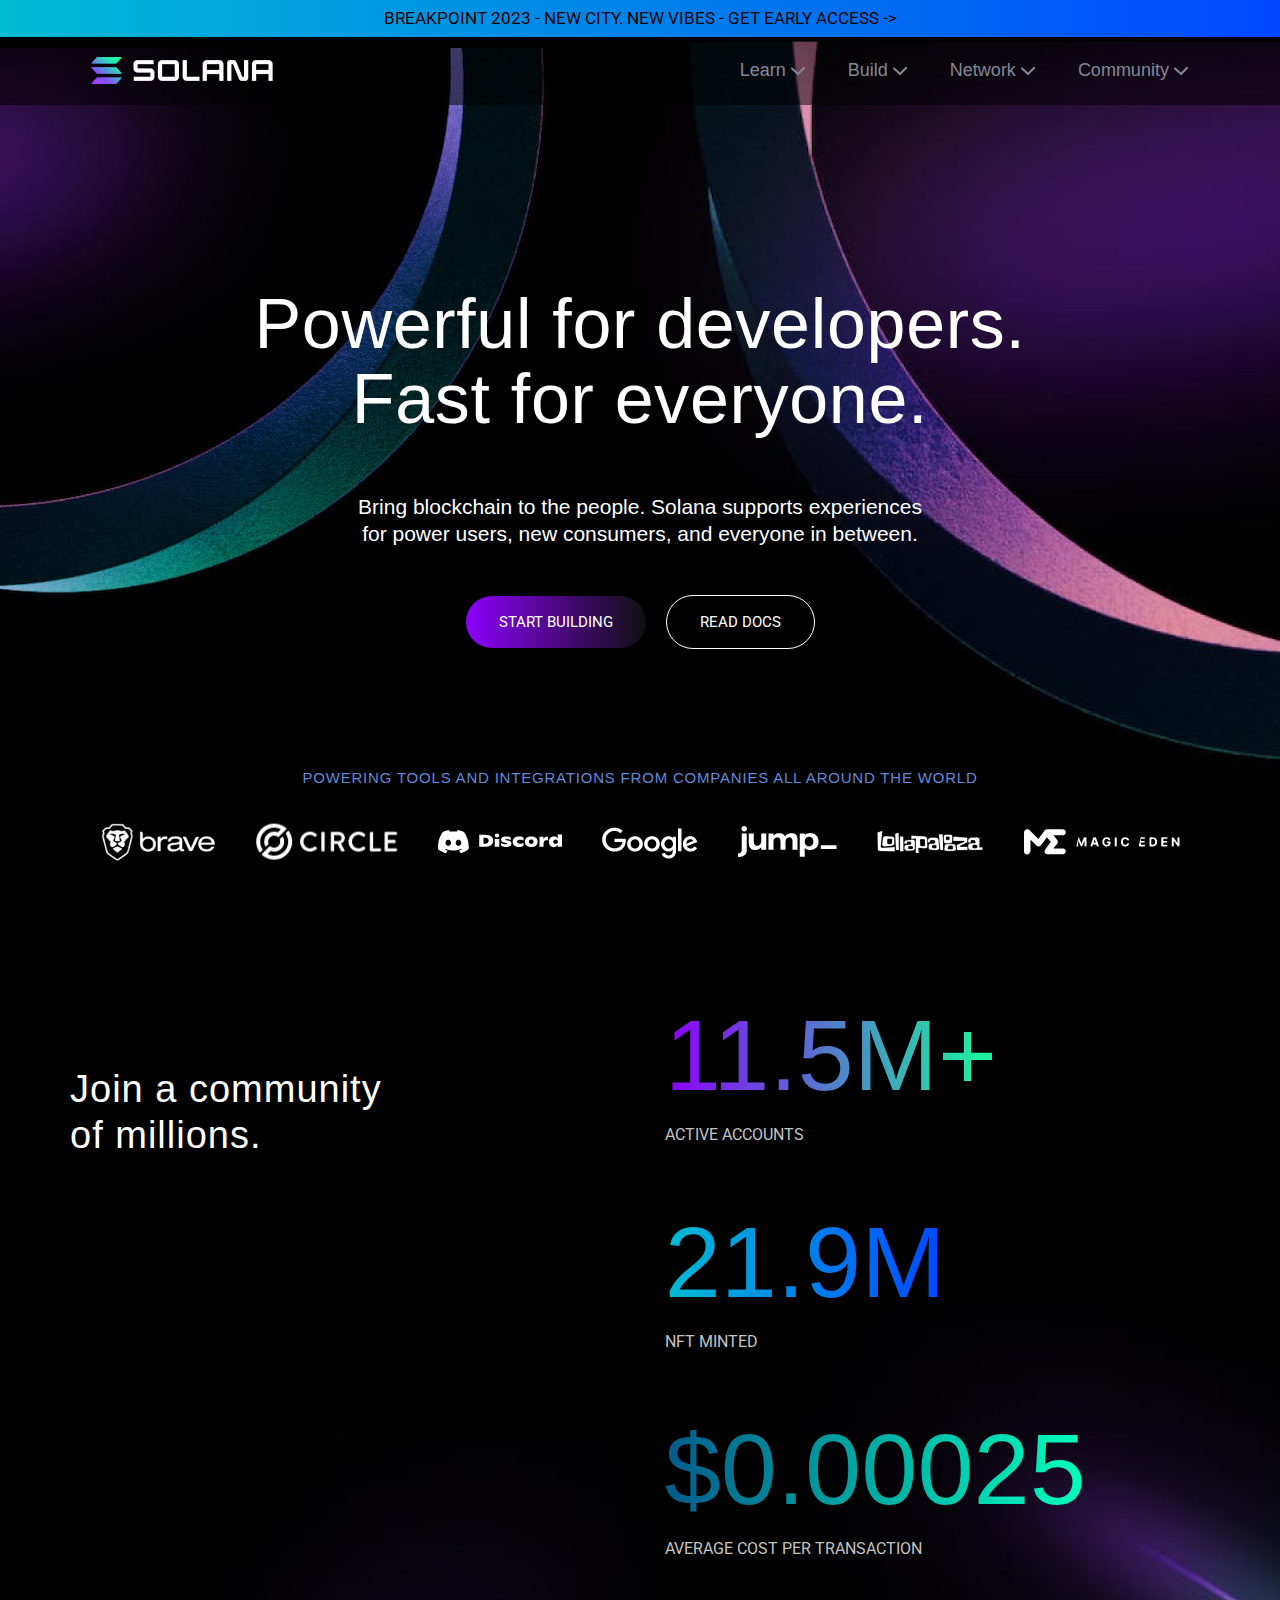
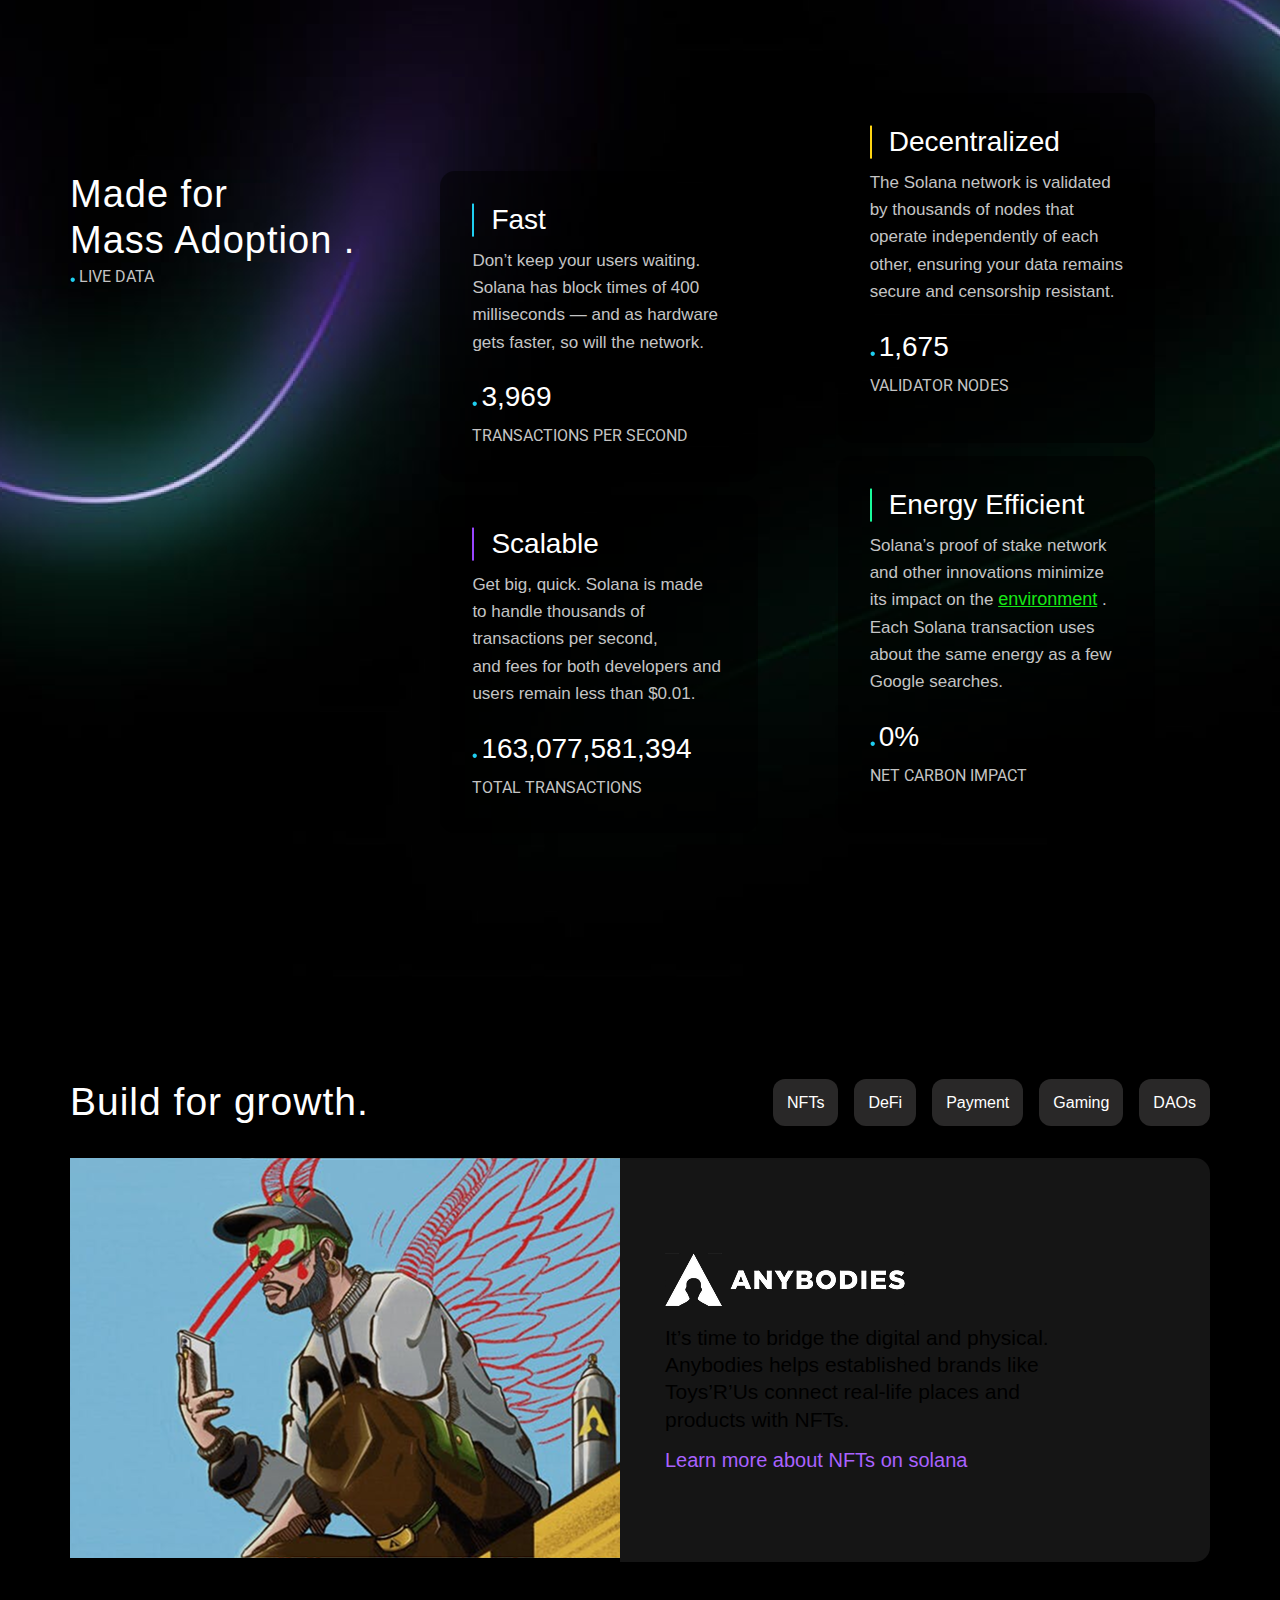
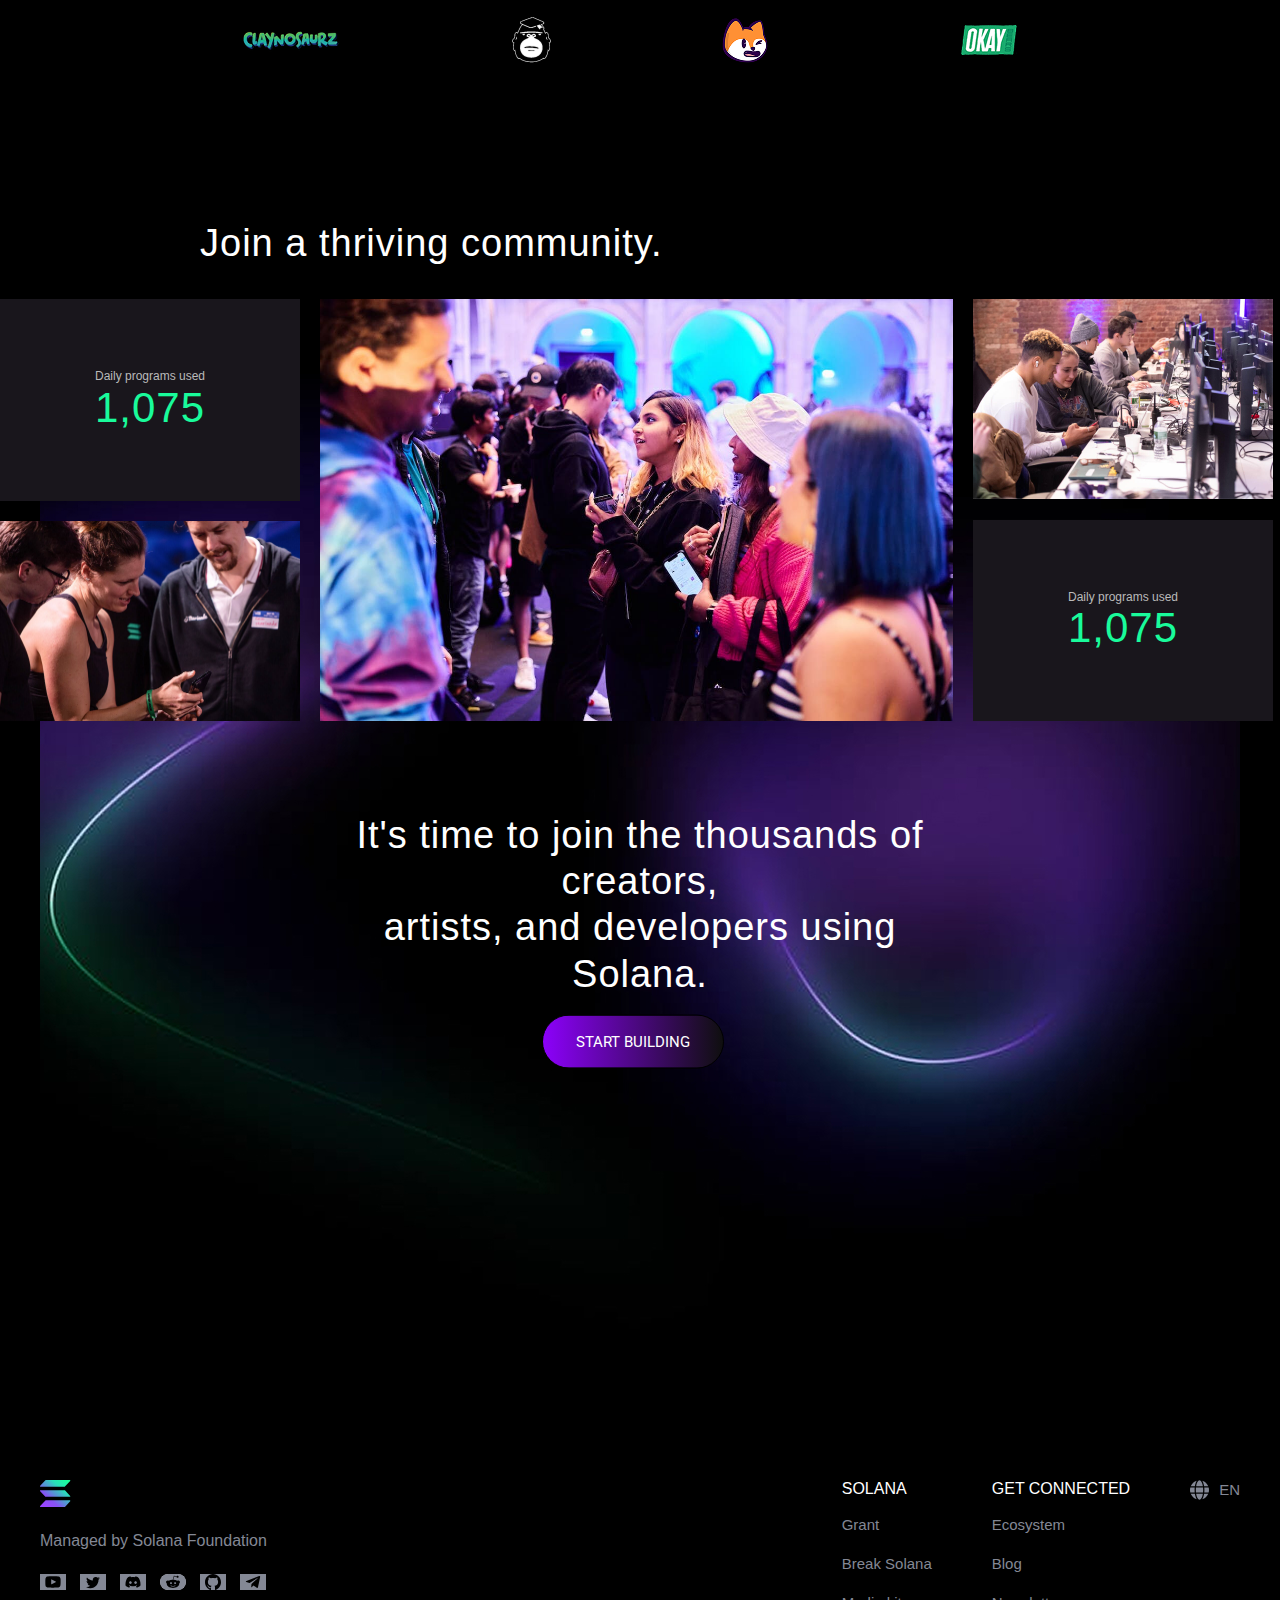
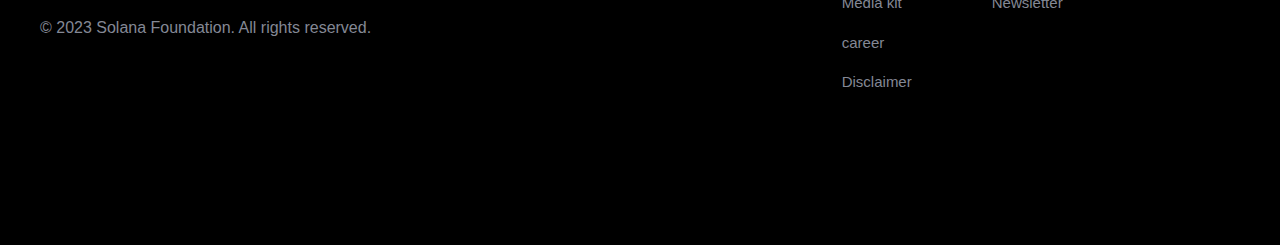
==== index.html @ 1ca793fc "solana project to git" ====
<!DOCTYPE html>
<html lang="en">
<head>
    <meta charset="UTF-8">
    <meta name="viewport" content="width=device-width, initial-scale=1.0">
    <title>Document</title>
   <link rel="preconnect" href="https://fonts.googleapis.com">
<link rel="preconnect" href="https://fonts.gstatic.com" crossorigin>
<link href="https://fonts.googleapis.com/css2?family=Montserrat:ital,wght@0,100..900;1,100..900&family=Roboto:ital,wght@0,100;0,300;0,400;0,500;0,700;0,900;1,100;1,300;1,400;1,500;1,700;1,900&display=swap" rel="stylesheet">
    <link rel="stylesheet" href="styles.css" />
</head>
<body>
    <header>
        <div class="header-intro">
            <span>Breakpoint 2023 - New City. New Vibes - Get Early Access -></span>
        </div>
        <div class="header-bg-image-1">
            <img class="left-image" src="./assest/Bg-1.png">
            </div>
            <div class="header-bg-image-2">
            <img class="right-image" src="./assest/Bg-2.png">
            </div>
        <nav>
            <div class="nav-container">
        <div class="logo">
            <img src="./assest/logo.png" alt="Logo">
        </div>
        <div class="mobile-hambuger-logo">
           <svg xmlns="http://www.w3.org/2000/svg" x="0px" y="0px" width="50" height="50" viewBox="0 0 64 64">
<linearGradient id="BTq72ScaTZ1UBmT8omo2pa_44024_gr1" x1="32" x2="32" y1="5.333" y2="59.867" gradientUnits="userSpaceOnUse" spreadMethod="reflect"><stop offset="0" stop-color="#1a6dff"></stop><stop offset="1" stop-color="#c822ff"></stop></linearGradient><path fill="url(#BTq72ScaTZ1UBmT8omo2pa_44024_gr1)" d="M32,58C17.663,58,6,46.337,6,32S17.663,6,32,6s26,11.663,26,26S46.337,58,32,58z M32,8 C18.767,8,8,18.767,8,32s10.767,24,24,24s24-10.767,24-24S45.233,8,32,8z"></path><linearGradient id="BTq72ScaTZ1UBmT8omo2pb_44024_gr2" x1="32" x2="32" y1="5.333" y2="59.867" gradientUnits="userSpaceOnUse" spreadMethod="reflect"><stop offset="0" stop-color="#1a6dff"></stop><stop offset="1" stop-color="#c822ff"></stop></linearGradient><path fill="url(#BTq72ScaTZ1UBmT8omo2pb_44024_gr2)" d="M32,52c-11.028,0-20-8.972-20-20s8.972-20,20-20s20,8.972,20,20S43.028,52,32,52z M32,14 c-9.925,0-18,8.075-18,18s8.075,18,18,18s18-8.075,18-18S41.925,14,32,14z"></path><linearGradient id="BTq72ScaTZ1UBmT8omo2pc_44024_gr3" x1="32" x2="32" y1="21.5" y2="26.336" gradientUnits="userSpaceOnUse" spreadMethod="reflect"><stop offset="0" stop-color="#6dc7ff"></stop><stop offset="1" stop-color="#e6abff"></stop></linearGradient><path fill="url(#BTq72ScaTZ1UBmT8omo2pc_44024_gr3)" d="M42,25c0,0.552-0.448,1-1,1H23c-0.552,0-1-0.448-1-1v-2c0-0.552,0.448-1,1-1h18 c0.552,0,1,0.448,1,1V25z"></path><linearGradient id="BTq72ScaTZ1UBmT8omo2pd_44024_gr4" x1="32" x2="32" y1="29.333" y2="34.5" gradientUnits="userSpaceOnUse" spreadMethod="reflect"><stop offset="0" stop-color="#6dc7ff"></stop><stop offset="1" stop-color="#e6abff"></stop></linearGradient><path fill="url(#BTq72ScaTZ1UBmT8omo2pd_44024_gr4)" d="M42,33c0,0.552-0.448,1-1,1H23c-0.552,0-1-0.448-1-1v-2c0-0.552,0.448-1,1-1h18 c0.552,0,1,0.448,1,1V33z"></path><linearGradient id="BTq72ScaTZ1UBmT8omo2pe_44024_gr5" x1="32" x2="32" y1="37" y2="41.337" gradientUnits="userSpaceOnUse" spreadMethod="reflect"><stop offset="0" stop-color="#6dc7ff"></stop><stop offset="1" stop-color="#e6abff"></stop></linearGradient><path fill="url(#BTq72ScaTZ1UBmT8omo2pe_44024_gr5)" d="M42,41c0,0.552-0.448,1-1,1H23c-0.552,0-1-0.448-1-1v-2c0-0.552,0.448-1,1-1h18 c0.552,0,1,0.448,1,1V41z"></path>
</svg>

        </div>
            <ul>
                <li><a href="#">Learn</a>
                    <svg width="15" height="9" viewBox="0 0 15 9" fill="none" xmlns="http://www.w3.org/2000/svg">
<path fill-rule="evenodd" clip-rule="evenodd" d="M12.2931 1.293C12.3853 1.19749 12.4957 1.12131 12.6177 1.0689C12.7397 1.01649 12.8709 0.988903 13.0037 0.98775C13.1365 0.986596 13.2681 1.0119 13.391 1.06218C13.5139 1.11246 13.6256 1.18671 13.7195 1.28061C13.8134 1.3745 13.8876 1.48615 13.9379 1.60905C13.9882 1.73194 14.0135 1.86362 14.0123 1.9964C14.0112 2.12918 13.9836 2.2604 13.9312 2.3824C13.8788 2.50441 13.8026 2.61475 13.7071 2.707L7.70707 8.707C7.52484 8.88926 7.27927 8.99412 7.0216 8.99971C6.76392 9.0053 6.51404 8.91119 6.32407 8.737L0.324072 3.237C0.128608 3.05771 0.0123704 2.80812 0.000930667 2.54313C-0.00473371 2.41192 0.0155007 2.28088 0.060479 2.1575C0.105457 2.03411 0.174299 1.92078 0.263072 1.824C0.351846 1.72722 0.458813 1.64886 0.577867 1.59342C0.696921 1.53798 0.825729 1.50652 0.956939 1.50086C1.22193 1.48942 1.48061 1.58371 1.67607 1.763L6.97007 6.616L12.2931 1.293Z" fill="#848895"/>
</svg>

                </li>
                <li><a href="/indexx.html">Build</a>
                <svg width="15" height="9" viewBox="0 0 15 9" fill="none" xmlns="http://www.w3.org/2000/svg">
<path fill-rule="evenodd" clip-rule="evenodd" d="M12.2931 1.293C12.3853 1.19749 12.4957 1.12131 12.6177 1.0689C12.7397 1.01649 12.8709 0.988903 13.0037 0.98775C13.1365 0.986596 13.2681 1.0119 13.391 1.06218C13.5139 1.11246 13.6256 1.18671 13.7195 1.28061C13.8134 1.3745 13.8876 1.48615 13.9379 1.60905C13.9882 1.73194 14.0135 1.86362 14.0123 1.9964C14.0112 2.12918 13.9836 2.2604 13.9312 2.3824C13.8788 2.50441 13.8026 2.61475 13.7071 2.707L7.70707 8.707C7.52484 8.88926 7.27927 8.99412 7.0216 8.99971C6.76392 9.0053 6.51404 8.91119 6.32407 8.737L0.324072 3.237C0.128608 3.05771 0.0123704 2.80812 0.000930667 2.54313C-0.00473371 2.41192 0.0155007 2.28088 0.060479 2.1575C0.105457 2.03411 0.174299 1.92078 0.263072 1.824C0.351846 1.72722 0.458813 1.64886 0.577867 1.59342C0.696921 1.53798 0.825729 1.50652 0.956939 1.50086C1.22193 1.48942 1.48061 1.58371 1.67607 1.763L6.97007 6.616L12.2931 1.293Z" fill="#848895"/>
</svg>
</li>
                <li><a href="#">Network</a>
                    <svg width="15" height="9" viewBox="0 0 15 9" fill="none" xmlns="http://www.w3.org/2000/svg">
<path fill-rule="evenodd" clip-rule="evenodd" d="M12.2931 1.293C12.3853 1.19749 12.4957 1.12131 12.6177 1.0689C12.7397 1.01649 12.8709 0.988903 13.0037 0.98775C13.1365 0.986596 13.2681 1.0119 13.391 1.06218C13.5139 1.11246 13.6256 1.18671 13.7195 1.28061C13.8134 1.3745 13.8876 1.48615 13.9379 1.60905C13.9882 1.73194 14.0135 1.86362 14.0123 1.9964C14.0112 2.12918 13.9836 2.2604 13.9312 2.3824C13.8788 2.50441 13.8026 2.61475 13.7071 2.707L7.70707 8.707C7.52484 8.88926 7.27927 8.99412 7.0216 8.99971C6.76392 9.0053 6.51404 8.91119 6.32407 8.737L0.324072 3.237C0.128608 3.05771 0.0123704 2.80812 0.000930667 2.54313C-0.00473371 2.41192 0.0155007 2.28088 0.060479 2.1575C0.105457 2.03411 0.174299 1.92078 0.263072 1.824C0.351846 1.72722 0.458813 1.64886 0.577867 1.59342C0.696921 1.53798 0.825729 1.50652 0.956939 1.50086C1.22193 1.48942 1.48061 1.58371 1.67607 1.763L6.97007 6.616L12.2931 1.293Z" fill="#848895"/>
</svg>

                </li>
                <li><a href="#">Community</a>
                <svg width="15" height="9" viewBox="0 0 15 9" fill="none" xmlns="http://www.w3.org/2000/svg">
<path fill-rule="evenodd" clip-rule="evenodd" d="M12.2931 1.293C12.3853 1.19749 12.4957 1.12131 12.6177 1.0689C12.7397 1.01649 12.8709 0.988903 13.0037 0.98775C13.1365 0.986596 13.2681 1.0119 13.391 1.06218C13.5139 1.11246 13.6256 1.18671 13.7195 1.28061C13.8134 1.3745 13.8876 1.48615 13.9379 1.60905C13.9882 1.73194 14.0135 1.86362 14.0123 1.9964C14.0112 2.12918 13.9836 2.2604 13.9312 2.3824C13.8788 2.50441 13.8026 2.61475 13.7071 2.707L7.70707 8.707C7.52484 8.88926 7.27927 8.99412 7.0216 8.99971C6.76392 9.0053 6.51404 8.91119 6.32407 8.737L0.324072 3.237C0.128608 3.05771 0.0123704 2.80812 0.000930667 2.54313C-0.00473371 2.41192 0.0155007 2.28088 0.060479 2.1575C0.105457 2.03411 0.174299 1.92078 0.263072 1.824C0.351846 1.72722 0.458813 1.64886 0.577867 1.59342C0.696921 1.53798 0.825729 1.50652 0.956939 1.50086C1.22193 1.48942 1.48061 1.58371 1.67607 1.763L6.97007 6.616L12.2931 1.293Z" fill="#848895"/>
</svg>

                </li>
            </ul>
        
        </div></nav>
        <div class="header-text-content">
        <h1>Powerful for developers. <br> Fast for everyone.</h1>
        <p>Bring blockchain to the people. Solana supports experiences <br> for power users, new consumers, and everyone in between.</p>
        <div class="button-container">
        <button class="start-button" aria-label="">
            START BUILDING
        </button>
        <button class="read-button">
            READ DOCS
        </button>
        </div>
    <div class="logos-content">
        <p>Powering tools and integrations from companies all around the world</p>
<div class="logos-container">
    <img src="./assest/brave-logo.png">
    <img src="./assest/circle-logo.png">
    <img src="./assest/discord-logo.png">
    <img src="./assest/google-logo.png">
    <img src="./assest/jump-logo.png">
    <img src="./assest/lola-logo.png">
    <img src="./assest/eden-logo.png">
</div>
    </div>
    </div>
    </header>
    <section class="community-container">
        <div class="community-content">
<div class="number-container">
    <h2>Join a community <br> of millions.</h2>
    <div class="number-content">
        <div role="number" class="gradient-container" >
        <span class="gradient-number first">11.5M+ </span>
        <span class="small-text">ACTIVE ACCOUNTS</span>
        </div>
        <div role="number" class="gradient-container">
            <span class="gradient-number second">21.9M</span>
            <span class="small-text">NFT MINTED</span></div>
        <div role="number" class="gradient-container">
           <span class="gradient-number third">$0.00025</span> 
            <span class="small-text">AVERAGE COST PER TRANSACTION</span></div>     
    </div>
</div>
</div>
<div class="adoption-container">
<div class="adoption-heading">
    <h3>Made for <br> Mass Adoption .</h3>
    <svg width="5" height="5" viewBox="0 0 5 5" fill="none" xmlns="http://www.w3.org/2000/svg">
<path d="M0.588867 2.67236C0.588867 1.48878 1.54835 0.529297 2.73193 0.529297C3.91552 0.529297 4.875 1.48878 4.875 2.67236V2.85693C4.875 4.04052 3.91552 5 2.73193 5C1.54835 5 0.588867 4.04052 0.588867 2.85693V2.67236Z" fill="#1FCFF1"/>
</svg>

    <span class="small-text">LIVE DATA</span>
</div>
<div class="adoption-text">
    <div class="first-cards-content">
    <div class="card">
      <div class="head-content">  <svg width="2" height="34" viewBox="0 0 2 34" fill="none" xmlns="http://www.w3.org/2000/svg">
<rect y="0.59375" width="2" height="33" fill="#1FCFF1"/>
</svg>

        <h4>Fast</h4>
        </div>
        <p>Don’t keep your users waiting. <br> Solana has block times of 400 <br> milliseconds — and as hardware <br> gets faster, so will the network.</p>
        <svg width="5" height="5" viewBox="0 0 5 5" fill="none" xmlns="http://www.w3.org/2000/svg">
<path d="M0.588867 2.67236C0.588867 1.48878 1.54835 0.529297 2.73193 0.529297C3.91552 0.529297 4.875 1.48878 4.875 2.67236V2.85693C4.875 4.04052 3.91552 5 2.73193 5C1.54835 5 0.588867 4.04052 0.588867 2.85693V2.67236Z" fill="#1FCFF1"/>
</svg>
<span>3,969</span>
<div class="timing" role="timing">Transactions per second</div>
    </div>

    <div class="card">
        <div class="head-content">
        <svg width="2" height="34" viewBox="0 0 2 34" fill="none" xmlns="http://www.w3.org/2000/svg">
<rect y="0.59375" width="2" height="33" fill="#9945FF"/>
</svg>

        <h4>Scalable</h4>
        </div>
        <p>Get big, quick. Solana is made <br> to handle thousands of <br>  transactions per second, <br> and fees for both developers and <br> users remain less than $0.01.</p>
        <svg width="5" height="5" viewBox="0 0 5 5" fill="none" xmlns="http://www.w3.org/2000/svg">
<path d="M0.588867 2.67236C0.588867 1.48878 1.54835 0.529297 2.73193 0.529297C3.91552 0.529297 4.875 1.48878 4.875 2.67236V2.85693C4.875 4.04052 3.91552 5 2.73193 5C1.54835 5 0.588867 4.04052 0.588867 2.85693V2.67236Z" fill="#1FCFF1"/>
</svg>
<span>163,077,581,394</span>
<div class="timing" role="timing">Total transactions</div>
    </div>
    </div>
<div class="second-cards-content">
    <div class="card">
        <div class="head-content">
        <svg width="2" height="34" viewBox="0 0 2 34" fill="none" xmlns="http://www.w3.org/2000/svg">
<rect y="0.59375" width="2" height="33" fill="#FFD512"/>
</svg>

        <h4>Decentralized</h4>
        </div>
        <p>The Solana network is validated <br> by thousands of nodes that <br> operate independently of each <br> other, ensuring your data remains <br> secure and censorship resistant.</p>
        <svg width="5" height="5" viewBox="0 0 5 5" fill="none" xmlns="http://www.w3.org/2000/svg">
<path d="M0.588867 2.67236C0.588867 1.48878 1.54835 0.529297 2.73193 0.529297C3.91552 0.529297 4.875 1.48878 4.875 2.67236V2.85693C4.875 4.04052 3.91552 5 2.73193 5C1.54835 5 0.588867 4.04052 0.588867 2.85693V2.67236Z" fill="#1FCFF1"/>
</svg>
<span>1,675</span>
<div class="timing" role="timing">Validator nodes</div>
    </div>

    <div class="card">
        <div class="head-content">
        <svg width="2" height="34" viewBox="0 0 2 34" fill="none" xmlns="http://www.w3.org/2000/svg">
<rect y="0.59375" width="2" height="33" fill="#19FB9B"/>
</svg>

        <h4>Energy Efficient</h4>
        </div>
        <p>Solana’s proof of stake network <br> and other innovations minimize <br> its impact on the <a href="solana.com/environment">environment</a> . <br> Each Solana transaction uses <br> about the same energy as a few <br> Google searches.</p>
        <svg width="5" height="5" viewBox="0 0 5 5" fill="none" xmlns="http://www.w3.org/2000/svg">
<path d="M0.588867 2.67236C0.588867 1.48878 1.54835 0.529297 2.73193 0.529297C3.91552 0.529297 4.875 1.48878 4.875 2.67236V2.85693C4.875 4.04052 3.91552 5 2.73193 5C1.54835 5 0.588867 4.04052 0.588867 2.85693V2.67236Z" fill="#1FCFF1"/>
</svg>
<span>0%</span>
<div class="timing" role="timing">Net carbon impact</div>
    </div>
    </div>
</div>
</div>
    </section>
    <section class="growth-container">
    <div class="growth-header">
<h4>Build for growth.</h4>
    <div class="growth-nav-button">
        <button>
            NFTs
        </button>
        <button>DeFi</button>
        <button>Payment</button>
        <button>Gaming</button>
        <button>DAOs</button>
    </div>
    </div>
    <div class="nft-container">
        <div class="nft-image">
            <img src="./assest/nft-image-2 (2).png">
        </div>
        <div class="nft-text">

                <img class="nft-text-image" src="./assest/nft-image-2 (1).png">
            <p>It’s time to bridge the digital and physical. <br> Anybodies helps established brands like <br> Toys’R’Us connect real-life places and <br> products with NFTs.</p>
            <a href="" >Learn more about NFTs on solana</a>
        </div>
    </div>
    <div class="nft-logos">
        <img src="./assest/cray.png">
        <img src="./assest/gorli.png">
        <img src="./assest/cat.png">
        <img src="./assest/okay.png">
    </div>
    </section>
       
        
             <section class="image-gallery-content">
            <div class="backg-image">
                <img src="./assest/IMAGE (1).jpg">
            </div>
            <div class="image-scrolling-gallary">
                 <h5>Join a thriving community.</h5>
                 <div class="image-content">
            <div class="image-text-content">
                <div>
                   Daily programs used <br>
                    <span>1,075</span>
                 </div>
                    <img src="./assest/image-8.jpeg">
                    
             </div>
             <img src="./assest/image-7.jpeg">
             <div class="image-text-content">
                    <img src="./assest/image-6.jpeg">
                    <div>
                   Daily programs used <br>
                    <span>1,075</span>
                 </div>
                    
             </div>
             <img src="./assest/image-5.jpeg">
            <div class="image-text-content">
                <div>
                   Daily programs used <br>
                    <span>1,075</span>
                 </div>
                    <img src="./assest/image-4.jpeg">
                    
             </div>
             <img src="./assest/image-3.jpeg">
             <div class="image-text-content">
                <img src="./assest/image-2.jpeg">
                <div>
                   Daily programs used <br>
                    <span>1,075</span>
                 </div>
                    
             </div>
           
            <img src="./assest/image-1.jpeg">

            <div class="image-text-content">
                <div>
                   Daily programs used <br>
                    <span>1,075</span>
                 </div>
                    <img src="./assest/image-8.jpeg">
                    
             </div>
             <img src="./assest/image-7.jpeg">
             <div class="image-text-content">
                    <img src="./assest/image-6.jpeg">
                    <div>
                   Daily programs used <br>
                    <span>1,075</span>
                 </div>
                    
             </div>
             <img src="./assest/image-5.jpeg">
            <div class="image-text-content">
                <div>
                   Daily programs used <br>
                    <span>1,075</span>
                 </div>
                    <img src="./assest/image-4.jpeg">
                    
             </div>
             <img src="./assest/image-3.jpeg">
             <div class="image-text-content">
                <img src="./assest/image-2.jpeg">
                <div>
                   Daily programs used <br>
                    <span>1,075</span>
                 </div>
                    
             </div>
           
            <img src="./assest/image-1.jpeg">
               
        </div>
            </div>
       
        <div class="text-button-content">
            <p>It's time to join the thousands of creators, <br> artists, and developers using Solana.</p>
            <button class="start-button" aria-label="">
            START BUILDING
        </button>
        </div>
        </section>

        <footer>
            <div class="footer-right-content">
                <svg width="31" height="27" viewBox="0 0 31 27" fill="none" xmlns="http://www.w3.org/2000/svg">
<g clip-path="url(#clip0_1_370)">
<path d="M30.1791 21.2998L25.1711 26.6318C25.0631 26.7488 24.932 26.842 24.7859 26.9053C24.6399 26.9687 24.4822 27.0009 24.3231 26.9998H0.583068C0.46991 26.9992 0.359309 26.9661 0.264451 26.9044C0.169594 26.8427 0.0944808 26.755 0.0480677 26.6518C0.00252432 26.5488 -0.0113983 26.4347 0.0080677 26.3238C0.0279515 26.2124 0.0793066 26.109 0.156068 26.0258L5.15807 20.6938C5.26592 20.5767 5.39709 20.4834 5.54313 20.4201C5.68918 20.3567 5.84687 20.3246 6.00607 20.3258H29.7461C29.8598 20.3227 29.972 20.3535 30.0682 20.4143C30.1645 20.4751 30.2405 20.5631 30.2865 20.6672C30.3326 20.7712 30.3467 20.8867 30.3271 20.9988C30.3074 21.1109 30.2548 21.2146 30.1761 21.2968L30.1791 21.2998ZM25.1701 10.5598C25.0603 10.4451 24.9288 10.3534 24.7832 10.2902C24.6376 10.227 24.4808 10.1936 24.3221 10.1918H0.583068C0.4698 10.1925 0.359121 10.2257 0.264252 10.2876C0.169383 10.3495 0.0943336 10.4374 0.0480677 10.5408C0.00258294 10.6438 -0.0113375 10.7579 0.0080677 10.8688C0.0280677 10.9808 0.0790677 11.0818 0.156068 11.1658L5.15807 16.5008C5.26507 16.6158 5.39807 16.7088 5.54207 16.7708C5.68907 16.8348 5.84507 16.8658 6.00607 16.8688H29.7461C29.8587 16.8691 29.9688 16.8362 30.0629 16.7743C30.157 16.7125 30.2307 16.6243 30.2751 16.5208C30.3207 16.4179 30.3348 16.3038 30.3156 16.1929C30.2963 16.082 30.2447 15.9793 30.1671 15.8978L25.1671 10.5628L25.1701 10.5598ZM0.582068 6.72979H24.3221C24.4816 6.72895 24.6393 6.69631 24.7861 6.63379C24.9331 6.56979 25.0631 6.47979 25.1701 6.36179L30.1801 1.02979C30.2379 0.968025 30.2815 0.894341 30.3077 0.813923C30.334 0.733506 30.3423 0.648308 30.3321 0.564326C30.3219 0.480344 30.2934 0.399617 30.2487 0.327825C30.2039 0.256034 30.144 0.194922 30.0731 0.148791C29.9768 0.0871422 29.8643 0.0557901 29.7501 0.0587907H6.00607C5.84807 0.0587907 5.68907 0.0927907 5.54207 0.153791C5.39625 0.216693 5.26538 0.30973 5.15807 0.426791L0.156068 5.75879C0.0795477 5.84136 0.0286173 5.94435 0.00944827 6.05529C-0.00972079 6.16622 0.00369421 6.28033 0.0480677 6.38379C0.0944101 6.48684 0.169368 6.57442 0.264031 6.63611C0.358694 6.6978 0.46908 6.73101 0.582068 6.73179V6.72979Z" fill="url(#paint0_linear_1_370)"/>
</g>
<defs>
<linearGradient id="paint0_linear_1_370" x1="2.56107" y1="27.6418" x2="27.2581" y2="-0.397209" gradientUnits="userSpaceOnUse">
<stop offset="0.08" stop-color="#9945FF"/>
<stop offset="0.3" stop-color="#8752F3"/>
<stop offset="0.5" stop-color="#5497D5"/>
<stop offset="0.6" stop-color="#43B4CA"/>
<stop offset="0.72" stop-color="#28E0B9"/>
<stop offset="0.97" stop-color="#19FB9B"/>
</linearGradient>
<clipPath id="clip0_1_370">
<rect width="31" height="27" fill="white"/>
</clipPath>
</defs>
</svg>

<p class="footer-p">Managed by Solana Foundation</p>
<div>
   <svg width="26" height="16" viewBox="0 0 26 16" fill="none" xmlns="http://www.w3.org/2000/svg">
<rect width="26" height="16" fill="#848895"/>
<path d="M20.5333 4.86683C20.5333 4.7335 20.3333 3.66683 19.8666 3.20016C19.2666 2.5335 18.5999 2.46683 18.2666 2.46683H18.1999C16.1333 2.3335 13.0666 2.3335 12.9999 2.3335C12.9999 2.3335 9.86659 2.3335 7.79992 2.46683H7.73325C7.39992 2.46683 6.73325 2.5335 6.13325 3.20016C5.66659 3.7335 5.46659 4.80016 5.46659 4.9335C5.46659 5.00016 5.33325 6.20016 5.33325 7.46683V8.60016C5.33325 9.86683 5.46659 11.0668 5.46659 11.1335C5.46659 11.2668 5.66659 12.3335 6.13325 12.8002C6.66659 13.4002 7.33325 13.4668 7.73325 13.5335H7.93325C9.13325 13.6668 12.7999 13.6668 12.9333 13.6668C12.9333 13.6668 16.0666 13.6668 18.1333 13.5335H18.1999C18.5333 13.4668 19.1999 13.4002 19.7999 12.8002C20.2666 12.2668 20.4666 11.2002 20.4666 11.0668C20.4666 11.0002 20.5999 9.80016 20.5999 8.5335V7.40016C20.6666 6.20016 20.5333 4.9335 20.5333 4.86683ZM15.5999 8.1335L11.5999 10.2668C11.5333 10.2668 11.5333 10.3335 11.4666 10.3335C11.3999 10.3335 11.3333 10.3335 11.3333 10.2668C11.2666 10.2002 11.1999 10.1335 11.1999 10.0002V5.66683C11.1999 5.5335 11.2666 5.46683 11.3333 5.40016C11.3999 5.3335 11.5333 5.3335 11.6666 5.40016L15.6666 7.5335C15.7999 7.60016 15.8666 7.66683 15.8666 7.80016C15.8666 7.9335 15.7333 8.06683 15.5999 8.1335Z" fill="black"/>
</svg>

<svg width="26" height="16" viewBox="0 0 26 16" fill="none" xmlns="http://www.w3.org/2000/svg">
<rect width="26" height="16" fill="#848895"/>
<path d="M19.9116 4.25151C19.3912 4.48253 18.8389 4.63389 18.2733 4.70053C18.8692 4.3443 19.3151 3.7833 19.5275 3.12234C18.9677 3.45479 18.3551 3.68902 17.7162 3.81492C17.4494 3.53016 17.1269 3.30326 16.7688 3.1483C16.4107 2.99333 16.0245 2.91361 15.6343 2.91406C14.0592 2.91406 12.7822 4.19112 12.7822 5.76648C12.7822 5.98972 12.8073 6.20731 12.8561 6.41644C10.4854 6.29734 8.38344 5.16196 6.97657 3.43617C6.72282 3.8715 6.58956 4.36654 6.59049 4.87043C6.59049 5.8599 7.09397 6.73309 7.85936 7.24448C7.40639 7.2301 6.96342 7.1077 6.56734 6.88747L6.56706 6.92359C6.56706 8.30535 7.55032 9.45794 8.85532 9.72041C8.43512 9.83416 7.99454 9.85076 7.56697 9.76895C7.93019 10.9021 8.98345 11.727 10.2314 11.7499C9.22113 12.5429 7.97338 12.9731 6.68898 12.971C6.45897 12.971 6.23178 12.9575 6.00854 12.931C7.31271 13.7692 8.83069 14.2141 10.381 14.2125C15.6278 14.2125 18.4966 9.86632 18.4966 6.09696C18.4966 5.97335 18.494 5.85002 18.4887 5.72753C19.0472 5.3243 19.5291 4.82442 19.9116 4.25151Z" fill="black"/>
</svg>
<svg width="26" height="16" viewBox="0 0 26 16" fill="none" xmlns="http://www.w3.org/2000/svg">
<rect width="26" height="16" fill="#848895"/>
<path d="M10.3588 2.4458C9.85049 2.4458 8.31791 3.06753 8.04295 3.19178C7.76799 3.31603 7.4628 3.7039 7.1165 4.34405C6.76974 4.9842 6.49147 5.73254 6.03935 6.83332C5.5877 7.93409 5.48235 10.0563 5.49747 10.704C5.51258 11.3517 5.58676 11.8577 6.25053 12.2408C6.91383 12.6235 7.5006 13.0241 8.11807 13.2651C8.73602 13.506 9.15743 13.6794 9.44373 13.4384C9.73002 13.1975 9.91852 12.7756 9.91852 12.7756C9.91852 12.7756 10.1897 12.3991 9.67758 12.1733C9.16546 11.947 8.9094 11.7887 8.9316 11.5553C8.95428 11.3219 8.9916 11.1939 9.11963 11.2241C9.24766 11.2544 9.54955 11.7963 10.7094 12.0448C11.8692 12.2933 12.9998 12.2559 12.9998 12.2559C12.9998 12.2559 14.1308 12.2937 15.2906 12.0448C16.4504 11.7963 16.7518 11.2544 16.8799 11.2241C17.0079 11.1939 17.0452 11.3219 17.0679 11.5548C17.0906 11.7887 16.8345 11.947 16.3224 12.1733C15.8103 12.3991 16.0815 12.7756 16.0815 12.7756C16.0815 12.7756 16.27 13.197 16.5563 13.4384C16.8421 13.6794 17.264 13.506 17.8814 13.2651C18.4989 13.0241 19.0862 12.624 19.7495 12.2408C20.4132 11.8577 20.4874 11.3517 20.5025 10.704C20.5176 10.0567 20.4123 7.93409 19.9602 6.83332C19.5085 5.73254 19.2298 4.9842 18.883 4.34405C18.5372 3.7039 18.2315 3.31603 17.957 3.19131C17.6821 3.06753 16.149 2.4458 15.6407 2.4458C15.1323 2.4458 14.9821 2.80013 14.9821 2.80013L14.8049 3.19178C14.8049 3.19178 13.6144 2.96548 13.0078 2.96501C12.4012 2.96501 11.195 3.19178 11.195 3.19178L11.0179 2.79966C11.0179 2.79966 10.8676 2.4458 10.3588 2.4458ZM10.4141 7.1456H10.433C11.1743 7.1456 11.7747 7.79425 11.7747 8.59409C11.7747 9.39439 11.1743 10.0426 10.433 10.0426C9.69175 10.0426 9.09129 9.39439 9.09129 8.59409C9.09082 7.80181 9.68042 7.15646 10.4141 7.1456ZM15.567 7.1456H15.5859C16.3196 7.15646 16.9087 7.80228 16.9087 8.59409C16.9087 9.39439 16.3082 10.0426 15.567 10.0426C14.8252 10.0426 14.2253 9.39439 14.2253 8.59409C14.2253 7.79425 14.8252 7.1456 15.567 7.1456Z" fill="black"/>
</svg>
<svg width="26" height="16" viewBox="0 0 26 16" fill="none" xmlns="http://www.w3.org/2000/svg">
<g clip-path="url(#clip0_1_398)">
<rect width="26" height="16" rx="8" fill="white"/>
<rect width="26" height="16" fill="#848895"/>
<path d="M19.9694 8.02704C19.969 7.60133 19.7997 7.19319 19.4986 6.89217C19.1976 6.59115 18.7895 6.42184 18.3638 6.42139C17.9739 6.42093 17.5975 6.5634 17.3056 6.82182C16.2437 6.14231 14.8268 5.71423 13.2641 5.66795L14.2204 2.39741L16.5682 2.83367C16.5682 2.85286 16.5643 2.87092 16.5654 2.89011C16.5794 3.15874 16.6994 3.41085 16.8991 3.59114C17.0987 3.77143 17.3617 3.86517 17.6304 3.8518C17.899 3.83771 18.151 3.71769 18.3312 3.51805C18.5115 3.31841 18.6052 3.05545 18.5918 2.78683C18.5778 2.51819 18.4578 2.26608 18.2581 2.08579C18.0585 1.90551 17.7955 1.81176 17.5268 1.82513C17.3557 1.83424 17.1896 1.88666 17.0443 1.97748C16.8989 2.06829 16.779 2.19453 16.6958 2.34436L16.6949 2.34407L13.8657 1.81836L12.7389 5.66739C11.1722 5.70887 9.75087 6.13469 8.68449 6.81279C8.39385 6.55988 8.02143 6.42084 7.63616 6.42139C7.21048 6.42192 6.80238 6.59125 6.50138 6.89225C6.20037 7.19326 6.03104 7.60135 6.03052 8.02704C6.03052 8.57448 6.31242 9.07959 6.769 9.3742C6.74046 9.53537 6.72583 9.6987 6.72526 9.86238C6.72526 12.1797 9.53472 14.0653 12.9881 14.0653C16.4415 14.0653 19.2504 12.1797 19.2504 9.8621C19.2504 9.70182 19.2357 9.54379 19.2095 9.38802C19.4413 9.24435 19.6326 9.044 19.7655 8.80589C19.8984 8.56777 19.9688 8.29973 19.9694 8.02704ZM10.0116 9.11966C10.0116 8.99009 10.0372 8.8618 10.0868 8.74211C10.1364 8.62241 10.2092 8.51366 10.3008 8.42207C10.3924 8.33047 10.5012 8.25783 10.621 8.20828C10.7407 8.15873 10.869 8.13324 10.9986 8.13328C11.1281 8.13332 11.2564 8.15887 11.3761 8.20849C11.4958 8.25811 11.6046 8.33082 11.6962 8.42247C11.7878 8.51411 11.8604 8.6229 11.9099 8.74263C11.9595 8.86235 11.985 8.99066 11.9849 9.12023C11.9849 9.38191 11.8808 9.63284 11.6958 9.81783C11.5107 10.0028 11.2597 10.1067 10.998 10.1066C10.7363 10.1065 10.4854 10.0025 10.3004 9.81743C10.1154 9.63234 10.0115 9.38135 10.0116 9.11966ZM15.3139 11.7886C15.2846 11.8191 14.5765 12.5395 12.9765 12.5395C11.3681 12.5395 10.7247 11.8092 10.6985 11.7781C10.6578 11.7272 10.6384 11.6624 10.6444 11.5975C10.6504 11.5326 10.6813 11.4725 10.7307 11.4299C10.78 11.3872 10.844 11.3654 10.9091 11.3688C10.9742 11.3723 11.0355 11.4009 11.08 11.4486C11.0946 11.4644 11.6314 12.0352 12.9763 12.0352C14.3449 12.0352 14.9448 11.444 14.951 11.4384C14.9984 11.3951 15.0606 11.3714 15.1248 11.3723C15.189 11.3731 15.2505 11.3984 15.2967 11.443C15.343 11.4876 15.3705 11.5481 15.3737 11.6122C15.3769 11.6764 15.3555 11.7396 15.3139 11.7886ZM15.1178 10.1065C14.9882 10.1065 14.8599 10.0811 14.7402 10.0315C14.6205 9.98201 14.5117 9.90939 14.4201 9.81783C14.3284 9.72626 14.2557 9.61753 14.2061 9.49787C14.1565 9.3782 14.1309 9.24992 14.1308 9.12037C14.1308 8.99082 14.1562 8.86252 14.2058 8.74281C14.2553 8.6231 14.3279 8.51431 14.4195 8.42267C14.5111 8.33102 14.6198 8.25831 14.7394 8.20868C14.8591 8.15905 14.9874 8.13348 15.1169 8.13342C15.3786 8.13331 15.6296 8.23714 15.8146 8.42207C15.9997 8.607 16.1038 8.85788 16.1039 9.11952C16.104 9.38117 16.0002 9.63214 15.8152 9.81723C15.6303 10.0023 15.3794 10.1064 15.1178 10.1065Z" fill="black"/>
</g>
<defs>
<clipPath id="clip0_1_398">
<rect width="26" height="16" rx="8" fill="white"/>
</clipPath>
</defs>
</svg>
<svg width="26" height="16" viewBox="0 0 26 16" fill="none" xmlns="http://www.w3.org/2000/svg">
<rect width="26" height="16" fill="#848895"/>
<g clip-path="url(#clip0_1_385)">
<path fill-rule="evenodd" clip-rule="evenodd" d="M13 0C8.58233 0 5 3.67233 5 8.20233C5 11.8267 7.29233 14.9013 10.471 15.9857C10.871 16.0617 11.0177 15.808 11.0177 15.5913C11.0177 15.3957 11.01 14.7497 11.0067 14.0643C8.781 14.5603 8.31133 13.0963 8.31133 13.0963C7.94733 12.1483 7.423 11.8963 7.423 11.8963C6.69733 11.387 7.478 11.3977 7.478 11.3977C8.28133 11.4553 8.70433 12.2427 8.70433 12.2427C9.41767 13.4967 10.5757 13.1343 11.0323 12.9247C11.104 12.3947 11.3113 12.0327 11.54 11.828C9.76333 11.6203 7.89533 10.917 7.89533 7.774C7.89533 6.87867 8.20767 6.14667 8.71967 5.57233C8.63633 5.36567 8.36267 4.53133 8.797 3.40167C8.797 3.40167 9.469 3.18133 10.9977 4.24233C11.6357 4.06067 12.3203 3.96967 13 3.96633C13.68 3.96967 14.365 4.06067 15.0043 4.24233C16.531 3.18133 17.202 3.40167 17.202 3.40167C17.6373 4.53167 17.3633 5.36567 17.2803 5.57233C17.7937 6.14667 18.1037 6.87867 18.1037 7.774C18.1037 10.9247 16.2323 11.6183 14.4507 11.8213C14.7377 12.076 14.9933 12.575 14.9933 13.3403C14.9933 14.4377 14.9843 15.321 14.9843 15.5913C14.9843 15.8097 15.1283 16.0653 15.5337 15.9847C18.7107 14.899 21 11.8253 21 8.20233C21 3.67233 17.4183 0 13 0Z" fill="black"/>
<path fill-rule="evenodd" clip-rule="evenodd" d="M8.02993 11.7768C8.01227 11.8178 7.94993 11.8298 7.89293 11.8018C7.83493 11.7751 7.80227 11.7195 7.82093 11.6785C7.83827 11.6365 7.90093 11.6251 7.95893 11.6528C8.01693 11.6798 8.04993 11.7361 8.02993 11.7768ZM8.35393 12.1475C8.31593 12.1835 8.24127 12.1668 8.1906 12.1095C8.13827 12.0521 8.1286 11.9758 8.16727 11.9391C8.2066 11.9025 8.27893 11.9198 8.33127 11.9768C8.3836 12.0348 8.39393 12.1108 8.35393 12.1475ZM8.66927 12.6198C8.6206 12.6548 8.54027 12.6221 8.4906 12.5491C8.4416 12.4758 8.4416 12.3885 8.49193 12.3535C8.5416 12.3185 8.62027 12.3501 8.6706 12.4225C8.7196 12.4965 8.7196 12.5841 8.66927 12.6198ZM9.1016 13.0765C9.0576 13.1258 8.96427 13.1125 8.89593 13.0448C8.82593 12.9788 8.8066 12.8848 8.8506 12.8351C8.89493 12.7855 8.98893 12.7995 9.0576 12.8665C9.12727 12.9325 9.14827 13.0271 9.1016 13.0765ZM9.6976 13.3411C9.67827 13.4055 9.58827 13.4345 9.4976 13.4075C9.4076 13.3791 9.34827 13.3041 9.36627 13.2391C9.38527 13.1745 9.4756 13.1438 9.56693 13.1731C9.65693 13.2011 9.7166 13.2758 9.6976 13.3411ZM10.3526 13.3905C10.3546 13.4581 10.2779 13.5138 10.1826 13.5151C10.0869 13.5175 10.0096 13.4628 10.0086 13.3961C10.0086 13.3278 10.0839 13.2725 10.1793 13.2708C10.2746 13.2688 10.3526 13.3231 10.3526 13.3905ZM10.9616 13.2841C10.9729 13.3501 10.9069 13.4178 10.8126 13.4358C10.7196 13.4531 10.6336 13.4125 10.6219 13.3471C10.6103 13.2795 10.6776 13.2115 10.7703 13.1938C10.8649 13.1771 10.9496 13.2175 10.9616 13.2841Z" fill="black"/>
</g>
<defs>
<clipPath id="clip0_1_385">
<rect width="16" height="16" fill="white" transform="translate(5)"/>
</clipPath>
</defs>
</svg>
<svg width="26" height="16" viewBox="0 0 26 16" fill="none" xmlns="http://www.w3.org/2000/svg">
<rect width="26" height="16" rx="8" fill="white"/>
<rect width="26" height="16" fill="#848895"/>
<path d="M20.1465 3.06965L17.9772 13.3C17.8136 14.022 17.3868 14.2016 16.7802 13.8616L13.475 11.4259L11.8802 12.9598C11.7037 13.1363 11.556 13.284 11.2159 13.284L11.4534 9.91765L17.5793 4.38211C17.8457 4.14468 17.5216 4.01308 17.1654 4.25055L9.59217 9.01912L6.33183 7.99868C5.62264 7.77724 5.60983 7.28946 6.47942 6.94933L19.232 2.03637C19.8224 1.81496 20.339 2.1679 20.1465 3.06965Z" fill="black"/>
</svg>
<p>© 2023 Solana Foundation. All rights reserved.</p>

</div>
            </div>
            <div class="footer-left-content">
                <div class="footer-left-one">
                    <span>SOLANA</span>
                    <span>Grant</span>
                    <span>Break Solana</span>
                    <span>Media kit</span>
                    <span>career</span>
                    <span>Disclaimer</span>
                </div>
                <div class="footer-left-two">
                    <span>GET CONNECTED</span>
                    <span>Ecosystem</span>
                    <span>Blog</span>
                    <span>Newsletter</span>
                </div>
                <div class="footer-left-three">
                    <svg width="19" height="20" viewBox="0 0 19 20" fill="none" xmlns="http://www.w3.org/2000/svg">
<path d="M12.8901 6.25C12.3347 2.76172 11.0246 0.3125 9.5 0.3125C7.9754 0.3125 6.66532 2.76172 6.10988 6.25H12.8901ZM5.82258 10C5.82258 10.8672 5.86855 11.6992 5.94899 12.5H13.0472C13.1276 11.6992 13.1736 10.8672 13.1736 10C13.1736 9.13281 13.1276 8.30078 13.0472 7.5H5.94899C5.86855 8.30078 5.82258 9.13281 5.82258 10ZM18.2607 6.25C17.1651 3.59766 14.9472 1.54688 12.2083 0.71875C13.1429 2.03906 13.7865 4.02734 14.1236 6.25H18.2607ZM6.7879 0.71875C4.05282 1.54688 1.83105 3.59766 0.739314 6.25H4.87641C5.20968 4.02734 5.85323 2.03906 6.7879 0.71875ZM18.6706 7.5H14.2768C14.3573 8.32031 14.4032 9.16016 14.4032 10C14.4032 10.8398 14.3573 11.6797 14.2768 12.5H18.6667C18.8774 11.6992 18.9962 10.8672 18.9962 10C18.9962 9.13281 18.8774 8.30078 18.6706 7.5ZM4.59677 10C4.59677 9.16016 4.64274 8.32031 4.72319 7.5H0.329435C0.122581 8.30078 0 9.13281 0 10C0 10.8672 0.122581 11.6992 0.329435 12.5H4.71935C4.64274 11.6797 4.59677 10.8398 4.59677 10ZM6.10988 13.75C6.66532 17.2383 7.9754 19.6875 9.5 19.6875C11.0246 19.6875 12.3347 17.2383 12.8901 13.75H6.10988ZM12.2121 19.2812C14.9472 18.4531 17.169 16.4023 18.2645 13.75H14.1274C13.7903 15.9727 13.1468 17.9609 12.2121 19.2812ZM0.739314 13.75C1.83488 16.4023 4.05282 18.4531 6.79173 19.2812C5.85706 17.9609 5.21351 15.9727 4.87641 13.75H0.739314Z" fill="#848895"/>
</svg>
<span>EN</span>
                </div>
            </div>
        </footer>
    
</body>
</html>
---- styles.css ----
html{
    scroll-behavior: smooth;
    margin: 0px;
    overflow-x: clip !important;
}
:root{
    --bg-primary-dark: #0B001A;
    --bg-secondary-dark: #F2F0FF;
    --bg-primary-light: #0B001A;
    --primary-light:ffff;
    --color-tertiary: #625D7D;
    --color-quaternary: #F2F0FF;
    --padding:fffff;
}
body{
      background-color: #000000;
     margin: 0px;
}
li,ul,h1,h2,h3,h4,h5,h6,p {
    margin: 0; 
    padding: 0;
}

button {
    display: inline;
    padding: 0px;
    border: none;
    text-align: end;
    all: unset; 
    cursor: pointer; 
}


li,a {
    all: unset; 
    text-decoration: none;
    color: inherit;
    cursor: pointer;
}

li a:hover, li a:focus {
    border-bottom: 1px solid #E9DEFF ;
    color: inherit;
    cursor: pointer;
}
li a span:hover, li a span:focus {
    cursor: pointer;
}

header{
    position: relative;
    z-index: 2;
   
   }
.header-intro{
    background: linear-gradient(to right,#00BCD4, #0047FF);
    margin: 0px;
    text-align: center;
    padding: 5px;

}

.header-intro span{
    font-family: 'Roboto';
font-size: 17px;
font-weight: 400;
    color: #000000;
line-height: 27.3px;
text-align: center;
text-underline-position: from-font;
text-decoration-skip-ink: none;
text-transform: uppercase;

}
 .header-bg-image-2
 {
    position: absolute;
    overflow-x: clip !important;
    right:0px;
    top: 0px;
    z-index: -1;
    max-width: 90%;
}
.header-bg-image-1 img,
 .header-bg-image-2 img{
    width: 100%;
    height: 100%;
    object-fit: cover;
}
.header-bg-image-1{
    position: absolute;
    overflow-x: clip !important;
    left: -23px;
    top: 0px;
    z-index: -1;
}
nav{
    width: 100%;
    display: flex;
    align-items: center;
    justify-content: center;
    background-color: rgba(0, 0, 0, 0.5);
    }
    .mobile-hambuger-logo{
            display: none;
        }
.nav-container{
display: flex;
    justify-content: space-around;
    gap: 435px;
     max-width: 1140px;
     padding: 20px 0px 20px 0px;
}
.logo{
    height: 27px;
    width: 181.69px;;
}
.logo img{
    width: 100%;
    height: 100%;
}
ul{
    display: flex;
    gap: 10px;
}
li{
    display: flex;
    gap: 5px;
    align-items: center;
}
a{
    font-family: 'Helvetica';
    color:#848895;
font-size: 18px;
font-weight: 400;
line-height: 27.3px;
text-align: center;
text-underline-position: from-font;
text-decoration-skip-ink: none;
padding-left: 32px;
}
.header-text-content{
text-align: center;
}
.header-text-content h1{
    font-family:'Helvetica';
font-size: 70px;
font-weight: 400;
color: #ffffff;
line-height: 75.6px;
letter-spacing: 0.6800000071525574px;
text-align: center;
text-underline-position: from-font;
text-decoration-skip-ink: none;
padding-top: 182px;
padding-bottom: 55px;

}
.header-text-content p{
    font-family: 'Helvetica';
font-size: 21px;
color: #ffffff;
font-weight: 400;
line-height: 27.3px;
text-align: center;
text-underline-position: from-font;
text-decoration-skip-ink: none;


}
.button-container{

    padding:48px 0px 121px 0px;
}
.start-button{
    background: linear-gradient(to right, rgba(140, 1, 250, 1), rgba(15, 15, 15, 1));
font-family: 'Roboto';
font-size: 15px;
font-weight: 400;
line-height: 20px;
text-align: center;
text-underline-position: from-font;
text-decoration-skip-ink: none;
      border-radius: 36px;
      cursor: pointer;
      padding: 16px 33px;
      border: 1px solid black;
      color: #FFFFFF;
      margin-right: 15px;
}
.read-button{
    background-color: #000000;
    border: 1px solid #FFFFFF;
    padding: 16px 33px;
    border-radius: 36px; 
      cursor: pointer;
      font-family: 'Roboto';
font-size: 15px;
font-weight: 400;
line-height: 20px;
text-align: center;
color: #FFFFFF;
}
.logos-content{
    padding: 0px 50px 0px 50px;
}
.logos-content p{
    font-family: 'Helvetica';
font-size: 15px;
font-weight: 400;
line-height: 16.8px;
letter-spacing: 0.800000011920929px;
text-align: center;
text-underline-position: from-font;
text-decoration-skip-ink: none;
color: rgba(97, 138, 220, 1);
text-transform: uppercase;
    
}
.logos-container{
    display: flex;
    gap: 40px;
    align-items: center;
    justify-content: center;
    margin-top: 32.59px;
}

.community-container{
    margin-top: 125px;
    background-image:url('./assest/community-bg.png');
   height: 1690px;
    background-size: cover;
    background-position: center;

}
.community-content{
    max-width: 1140px;
    margin: 0 auto;
    text-align: center;
}
.number-container{
    display: flex;
    align-items: flex-start;
    padding-bottom: 80px;
    gap: 283px;
}
h2{
    font-family: 'Helvetica';
font-size: 38px;
font-weight: 400;
line-height: 46.2px;
letter-spacing: 1px;
text-align: left;
text-underline-position: from-font;
text-decoration-skip-ink: none;
color: rgba(255, 255, 255, 1);
padding: 77.41px 0px 0px 0px;
}
.number-content{
    display: flex;
    flex-direction: column;
    gap: 48px;
}
.gradient-container{
    display: flex;
    flex-direction: column;
    align-items: start;
}
.gradient-number{
    font-family: 'Helvetica';
font-size: 101px;
font-weight: 400;
line-height: 132px;
text-align: left;
text-underline-position: from-font;
text-decoration-skip-ink: none;
}
.first{
    background: linear-gradient(to right,  rgba(140, 1, 250, 1), rgba(25, 251, 155, 1)); /* Gradient colors */
      -webkit-background-clip: text; /* Clip background to text */
      -webkit-text-fill-color: transparent;
}
.second{
    background: linear-gradient(to right, rgba(0, 188, 212, 1),rgba(0, 71, 255, 1)); /* Gradient colors */
      -webkit-background-clip: text; /* Clip background to text */
      -webkit-text-fill-color: transparent;
}
.third{
    background: linear-gradient(to right,rgba(2, 91, 140, 1), rgba(0, 255, 189, 1)); /* Gradient colors */
      -webkit-background-clip: text; /* Clip background to text */
      -webkit-text-fill-color: transparent;
}
.small-text{
    font-family: 'Roboto';
font-size: 16px;
font-weight: 400;
line-height: 27.3px;
text-align: left;
text-underline-position: from-font;
text-decoration-skip-ink: none;
color: rgba(196, 196, 196, 1);
}
.adoption-container{
    display: flex;
    max-width: 1140px;
    margin: 0 auto;
    padding-top: 128px;

}
.adoption-heading{
    padding-right: 65px;
}
.adoption-text{
    display: grid
;
    grid-template-columns: 1fr 1fr;
    padding: 0px 20px 8px 20px;
    column-gap: 80px;
}
.first-cards-content{
    display: grid;
    gap: 13px;
}

.second-cards-content{
    margin-top: -78px;
    display: grid;
    gap: 13px;
}
.card{
    padding: 32px;
     background-color: rgba(0, 0, 0, 0.5);
     border-radius: 15px;
}
.card:nth-child(2) {
    grid-column: 1;
    grid-row: 2;
  }

  .card:nth-child(3) {
    grid-column: 2;
    grid-row: 1;
  }

.head-content{
    display: flex;
    gap: 17px;
    margin-bottom: 10px;
}

h3{
    font-family: 'Helvetica';
font-size: 38px;
font-weight: 400;
line-height: 46.2px;
letter-spacing: 1px;
text-align: left;
text-underline-position: from-font;
text-decoration-skip-ink: none;
color: rgba(255, 255, 255, 1);

}
h4{
    font-family: 'Helvetica';
font-size: 28px;
font-weight: 400;
line-height: 33.04px;
text-align: left;
text-underline-position: from-font;
text-decoration-skip-ink: none;
color: rgba(255, 255, 255, 1);
}
.adoption-text p{
    font-family: 'Helvetica';
font-size: 17px;
font-weight: 400;
line-height: 27.3px;
text-align: left;
text-underline-position: from-font;
text-decoration-skip-ink: none;
color: rgba(196, 196, 196, 1);
margin-bottom: 27.59px;
}
.adoption-text a{
    color: rgb(22, 233, 22);
    text-decoration: underline;
    padding: 0px;
}
.adoption-text span{
    font-family: 'Helvetica';
font-size: 28px;
font-weight: 400;
line-height: 28px;
text-align: left;
text-underline-position: from-font;
text-decoration-skip-ink: none;
color: rgba(255, 255, 255, 1);
}
.timing{
    font-family: 'Roboto';
font-size: 16px;
font-weight: 400;
line-height: 27.3px;
text-align: left;
text-underline-position: from-font;
text-decoration-skip-ink: none;
color: rgba(196, 196, 196, 1);
margin-top: 11px;
text-transform: uppercase;
}
.growth-container{
     max-width: 1140px;
    margin: 0px auto 61px;
    text-align: center;

}
.growth-header{
    display: flex;
   gap: 361px;
   justify-content: space-between;
}
.growth-container h4{
    font-family: 'Helvetica';
font-size: 39px;
font-weight: 400;
line-height: 46.2px;
letter-spacing: 1px;
text-align: left;
text-underline-position: from-font;
text-decoration-skip-ink: none;
color: rgba(255, 255, 255, 1);

}
.growth-nav-button{
    display: flex;
    gap: 16px;
}
.growth-container button{
    font-family: 'Helvetica';
font-size: 16px;
font-weight: 400;
line-height: 27.3px;
text-align: center;
text-underline-position: from-font;
text-decoration-skip-ink: none;
color: rgba(255, 255, 255, 1);
background-color: #292828;
padding: 10px 14px;
border-radius: 12px;
}

.nft-container{
    display: flex;
    margin-top: 32px;
}
.nft-text{
    background-color: #151515;
    border-radius: 0px 15px 15px 0px;
    padding: 94.65px 63px 86.78px 45px;
    text-align: start;
}
.nft-text-image,.nft-text p{
    margin-bottom: 14px;
}
.nft-text p{
    font-family: 'Helvetica';
font-size: 21px;
font-weight: 400;
line-height: 27.3px;
text-underline-position: from-font;
text-decoration-skip-ink: none;
text-align: start;
padding-right: 98px;
}
.nft-text a{
    color: rgba(169, 98, 255, 1);
    padding: 0px;
    font-family: 'Helvetica';
font-size: 20px;
font-weight: 400;
line-height: 27.3px;
text-underline-position: from-font;
text-decoration-skip-ink: none;

}
.nft-logos{
    display: flex;
    align-items: center;
    padding: 35px 0px;
    margin-top: 20px;
    justify-content: space-evenly;
}

    .image-gallery-content{
        position: relative;
        margin-top: 122px;
        height: 1250px;

    }
   
    .backg-image{
        position: absolute;
        z-index: 0;
        width: 1200px;
       top: 609px;
  left: 50%;
  transform: translate(-50%, -50%);
    }
    .backg-image img{
       width: 100%;
    }
    .image-scrolling-gallary{
         position: absolute;
    width: 100%;
    overflow-x: hidden;
    
}
.image-scrolling-gallary h5{
    font-family: Helvetica;
font-size: 38px;
font-weight: 400;
line-height: 46.2px;
letter-spacing: 1px;
text-align: left;
text-underline-position: from-font;
text-decoration-skip-ink: none;
color: rgba(255, 255, 255, 1);
padding-left: 200px;
margin-bottom: 33px;
}
    .image-content{
        display: flex;
    gap: 20px;
    height: 422px;
     z-index: 2;
     border: 10px red;
     width: max-content;
  animation: scrollGallery 60s linear infinite;
    }
     @keyframes scrollGallery {
  from {
    transform: translateX(-50%);
  }
  to {
    transform: translateX(0%);
  }
}
    
    .image-text-content{
        display: flex;
    flex-direction: column;
    justify-content: space-around;
    gap: 20px;
   
    }
    
    .image-text-content div{
padding: 70px 70px;
background: rgba(25, 22, 28, 1);

    }
    .image-text-content img{
        width: 300px;
    }
    .image-text-content div span{
        color: rgba(25, 251, 155, 1);
        font-family: Helvetica;
font-size: 42px;
font-weight: 400;
line-height: 46.2px;
letter-spacing: 1px;
text-align: center;
text-underline-position: from-font;
text-decoration-skip-ink: none;

    }
    .image-text-content div{
        color: rgba(186, 186, 186, 1);
        font-family: Helvetica;
font-size: 12px;
font-weight: 400;
line-height: 15.36px;
text-align: center;
text-underline-position: from-font;
text-decoration-skip-ink: none;


    }
    .text-button-content{
        position: absolute;
        top: 720px;
        z-index: 1;
        left: 50%;
  transform: translate(-50%, -50%);
  display: flex;
  flex-direction: column;
  align-items: center;
  justify-content: center;
    }
    .text-button-content p{
        font-family: Helvetica;
font-size: 38px;
font-weight: 400;
line-height: 46.2px;
letter-spacing: 1px;
text-align: center;
text-underline-position: from-font;
text-decoration-skip-ink: none;
color: rgba(255, 255, 255, 1);

    }
    .text-button-content button{
        margin-top: 18px;

    }
    footer{
        display: flex;
       justify-content: space-between;
         max-width: 1200px;
        margin:10px auto 150px;

    }
    .footer-right-content{
        display: flex;
        flex-direction: column;
        align-items: start;
       
    }
    .footer-right-content p{
       margin: 20px 0px;
       font-family: Helvetica;
font-size: 16px;
font-weight: 400;
line-height: 27.3px;
text-align: left;
text-underline-position: from-font;
text-decoration-skip-ink: none;
color: rgba(132, 136, 149, 1);
;
       
    }
    .footer-p{
        font-family: Roboto;
font-size: 16px;
font-weight: 400;
line-height: 27.3px;
text-align: left;
text-underline-position: from-font;
text-decoration-skip-ink: none;
color: rgba(255, 255, 255, 1);
;

    }
    .footer-right-content svg{
       margin-right: 10px;
       
    }
    .footer-left-content{
        display: flex;
        flex-direction: row;
       gap: 60px;
        color: rgba(132, 136, 149, 1);
       font-family: Helvetica;
font-size: 15px;
font-weight: 400;
line-height: 27.3px;
text-align: left;
text-underline-position: from-font;
text-decoration-skip-ink: none;

    }
    .footer-left-one, .footer-left-two{
display: flex;
gap: 12px;
flex-direction: column;
    }
    .footer-left-one span:first-child, .footer-left-two span:first-child{
font-family: Helvetica;
font-size: 16px;
font-weight: 400;
line-height: 18.72px;
text-align: left;
text-underline-position: from-font;
text-decoration-skip-ink: none;
color: rgba(255, 255, 255, 1);
;
    }
    .footer-left-three{
display: flex;
        gap: 10px;
    }
    .footer-left-three span{
margin-top: -4px;
    }
    
    @media (min-width: 320px) and (max-width: 1200px) {
        .mobile-hambuger-logo{
            display: block;
        }

      .nav-container ul{
        display: none;
      }  
 .number-container {
        flex-wrap: wrap;
        align-items: center;
        gap: 30px;
        justify-content: center;
    }
      .logos-container,.adoption-container {
    flex-wrap: wrap;
}
.growth-header {
    gap: 30px;
    flex-wrap: wrap;
}
.nft-container {
    flex-wrap: wrap;
}
.backg-image {
    width: 100%;
    }
    

    }
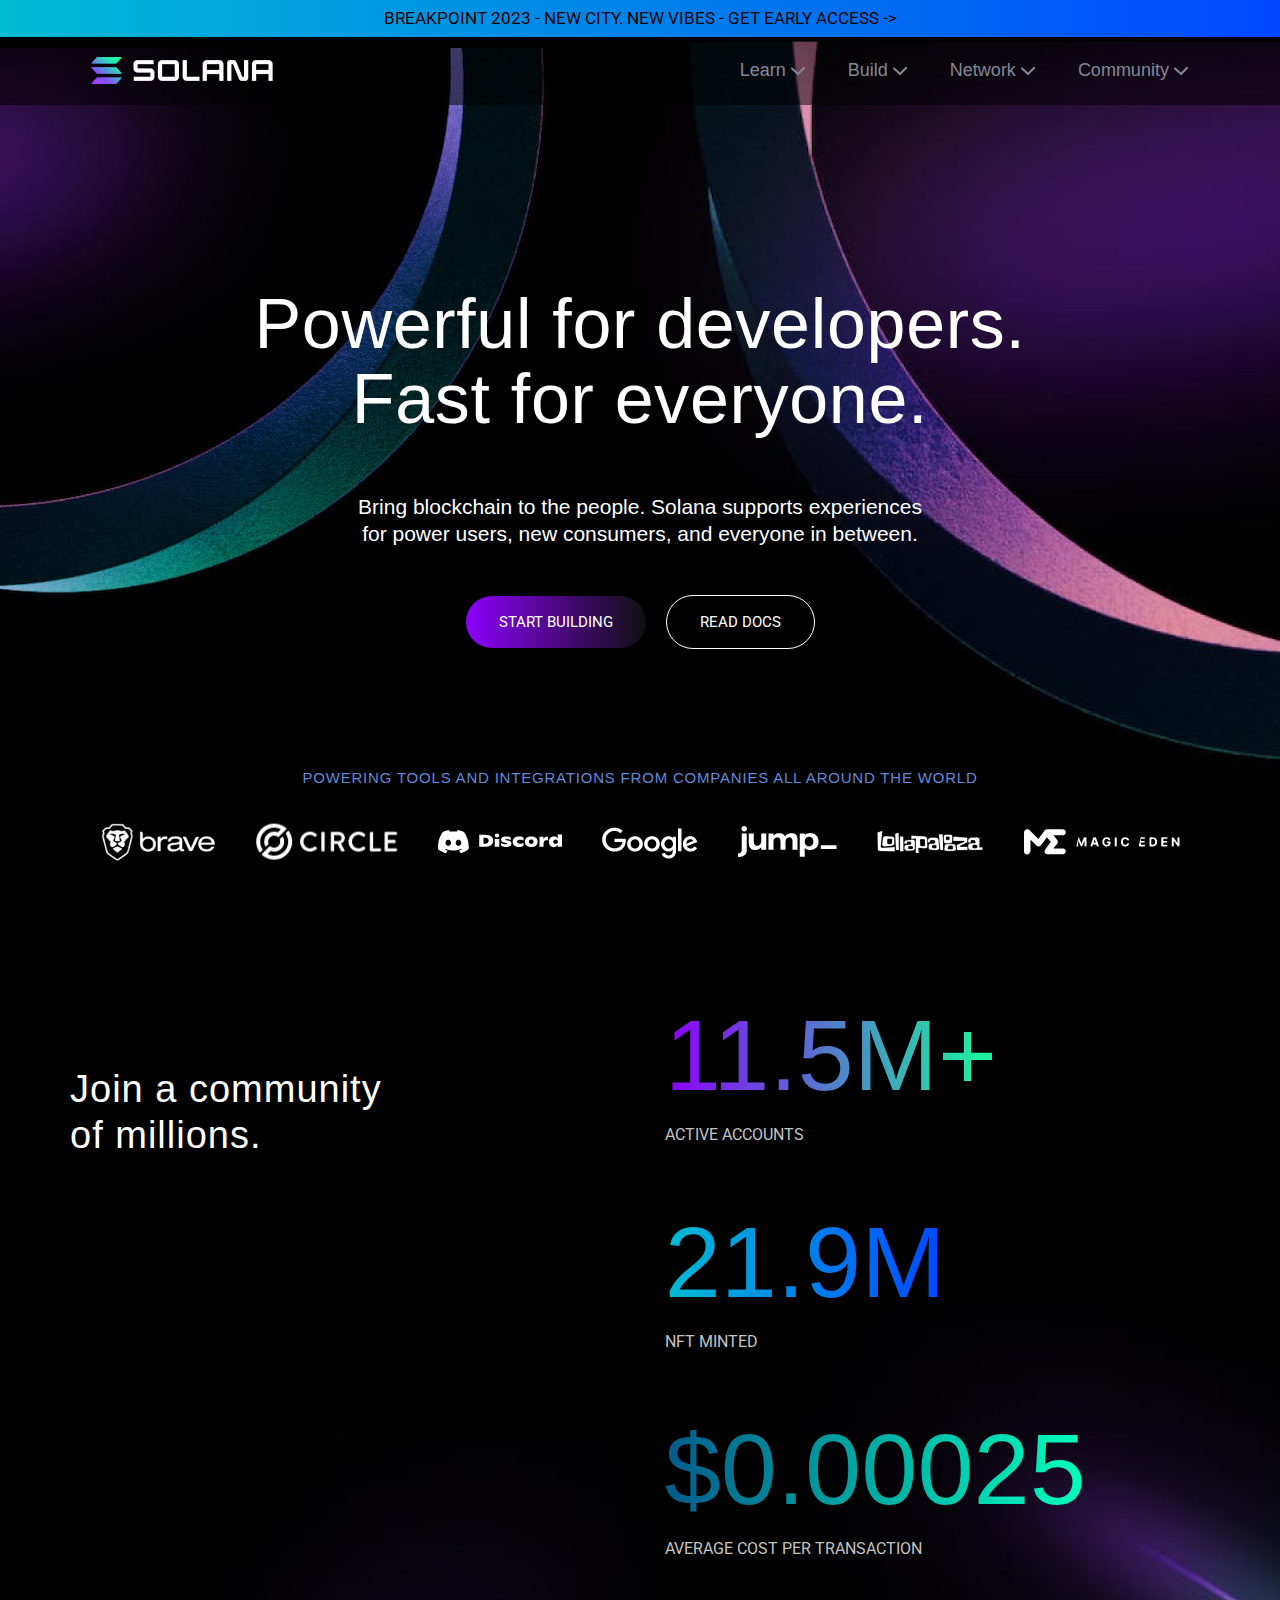
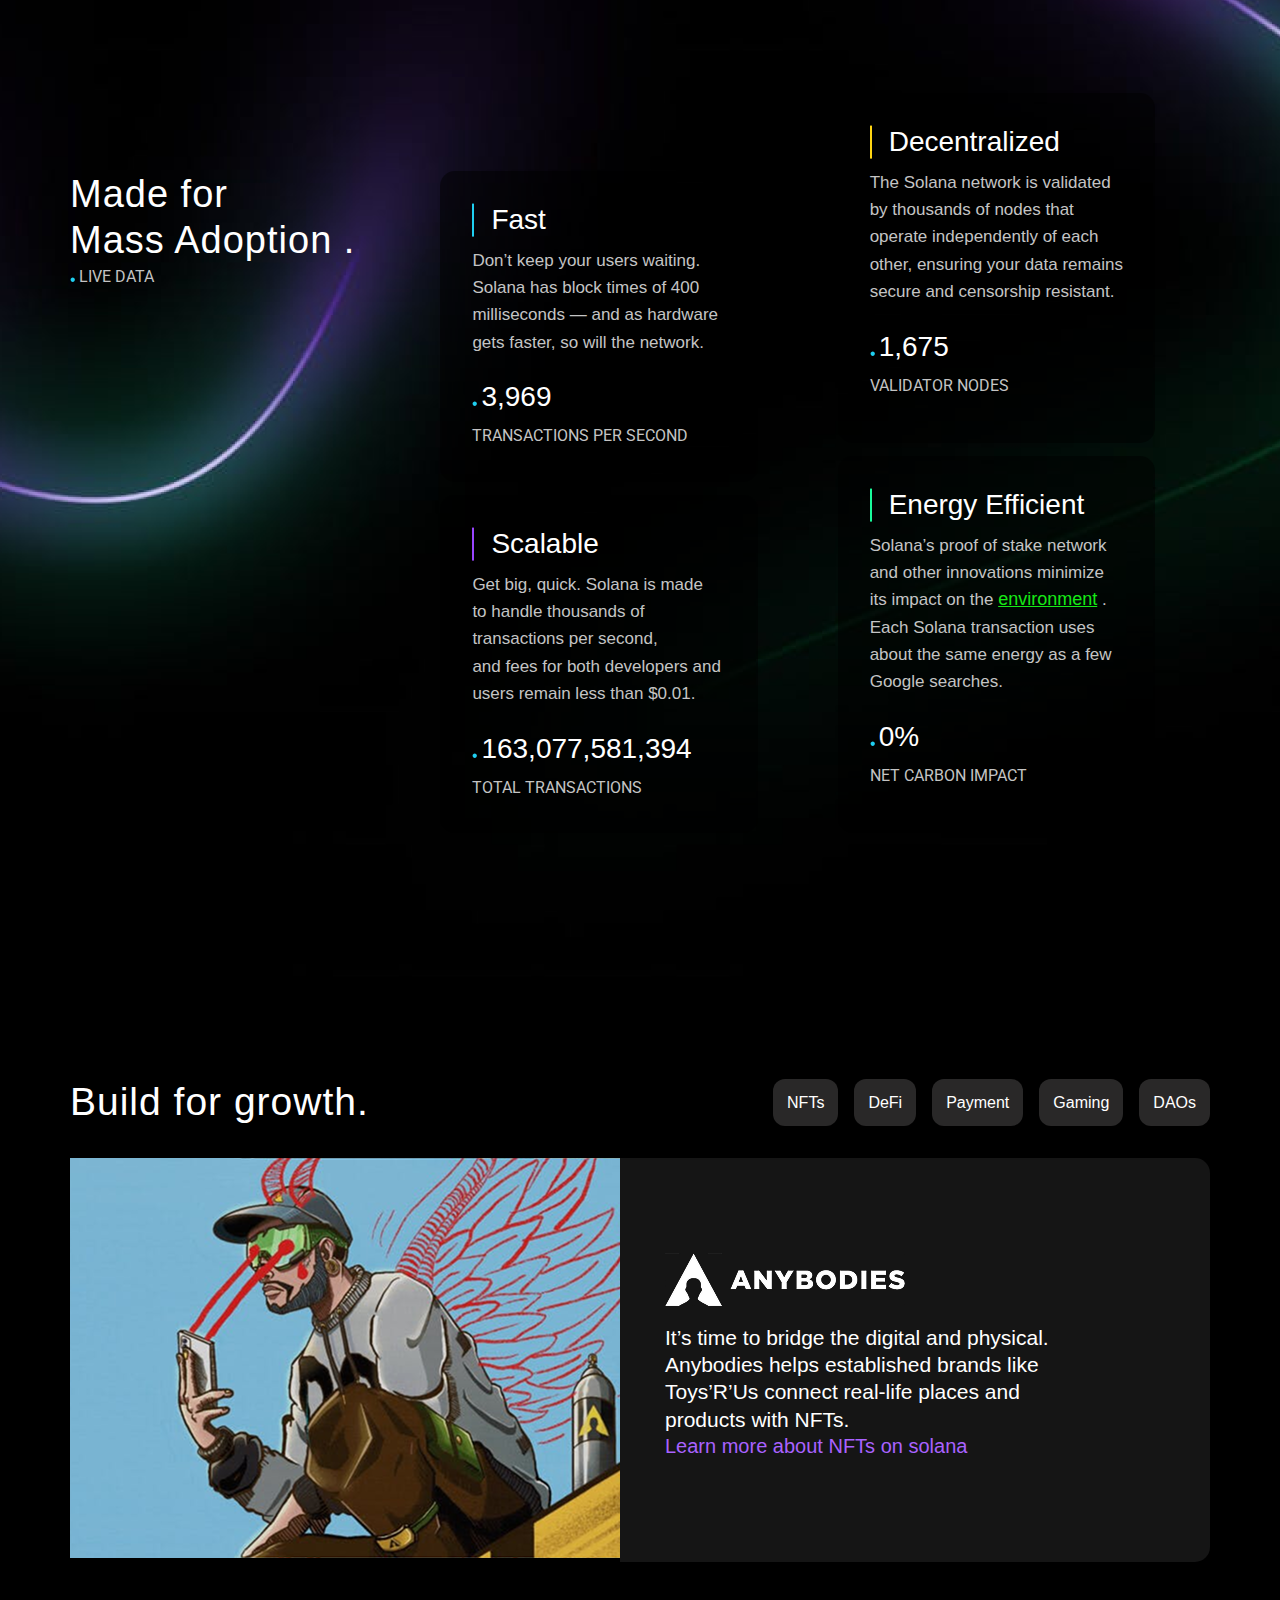
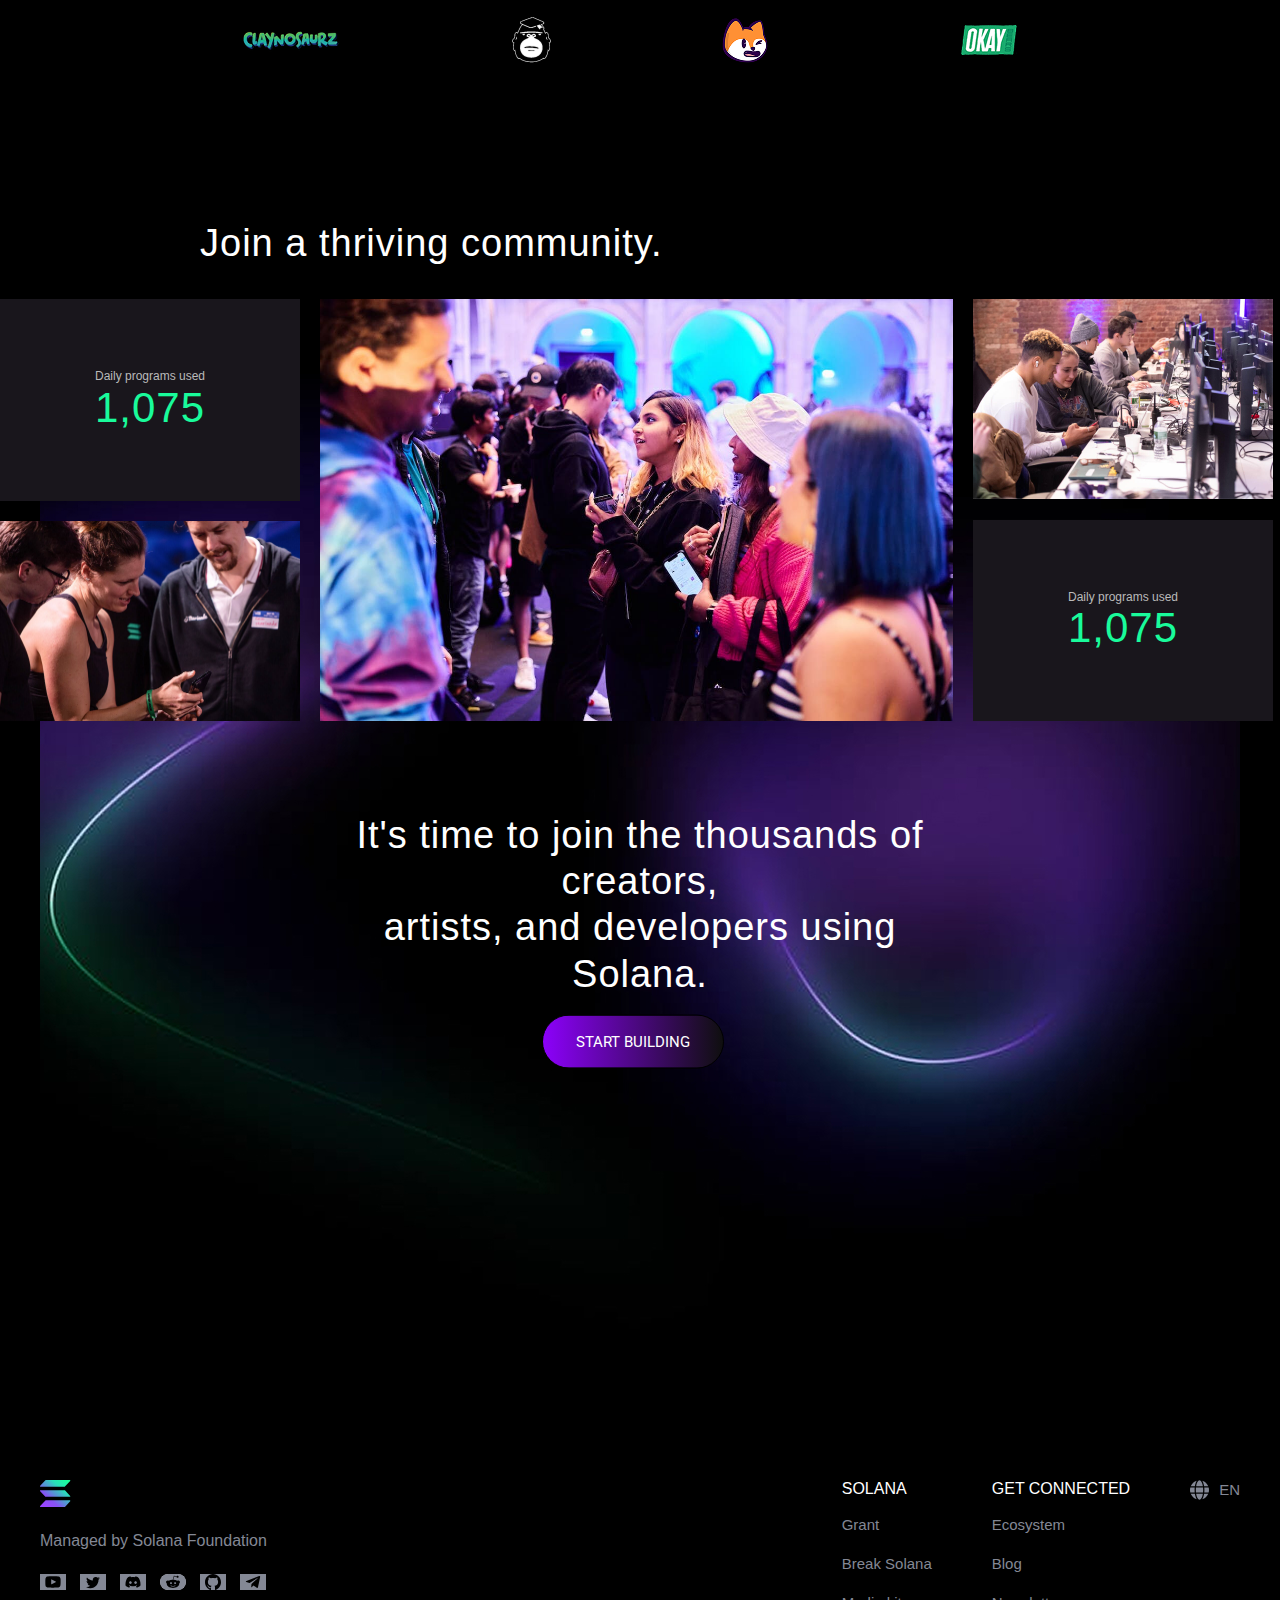
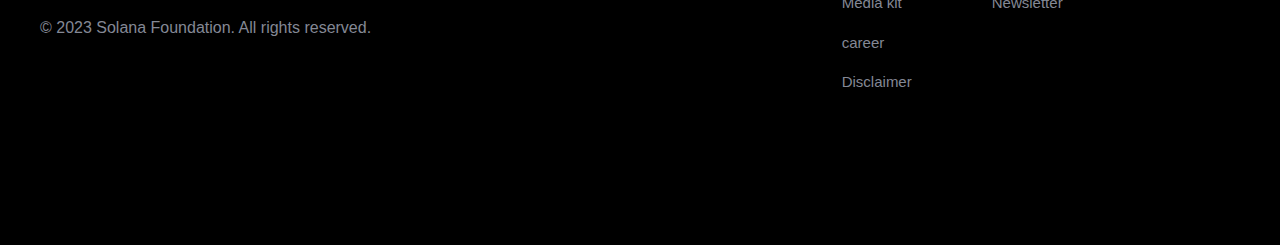
==== commit 0303190d: "home page responsiveness fixed" ====
--- a/index.html
+++ b/index.html
@@ -38,12 +38,12 @@
 </svg>
 
                 </li>
-                <li><a href="/indexx.html">Build</a>
+                <li><a href="solana.html">Build</a>
                 <svg width="15" height="9" viewBox="0 0 15 9" fill="none" xmlns="http://www.w3.org/2000/svg">
 <path fill-rule="evenodd" clip-rule="evenodd" d="M12.2931 1.293C12.3853 1.19749 12.4957 1.12131 12.6177 1.0689C12.7397 1.01649 12.8709 0.988903 13.0037 0.98775C13.1365 0.986596 13.2681 1.0119 13.391 1.06218C13.5139 1.11246 13.6256 1.18671 13.7195 1.28061C13.8134 1.3745 13.8876 1.48615 13.9379 1.60905C13.9882 1.73194 14.0135 1.86362 14.0123 1.9964C14.0112 2.12918 13.9836 2.2604 13.9312 2.3824C13.8788 2.50441 13.8026 2.61475 13.7071 2.707L7.70707 8.707C7.52484 8.88926 7.27927 8.99412 7.0216 8.99971C6.76392 9.0053 6.51404 8.91119 6.32407 8.737L0.324072 3.237C0.128608 3.05771 0.0123704 2.80812 0.000930667 2.54313C-0.00473371 2.41192 0.0155007 2.28088 0.060479 2.1575C0.105457 2.03411 0.174299 1.92078 0.263072 1.824C0.351846 1.72722 0.458813 1.64886 0.577867 1.59342C0.696921 1.53798 0.825729 1.50652 0.956939 1.50086C1.22193 1.48942 1.48061 1.58371 1.67607 1.763L6.97007 6.616L12.2931 1.293Z" fill="#848895"/>
 </svg>
 </li>
-                <li><a href="#">Network</a>
+                <li><a href="*">Network</a>
                     <svg width="15" height="9" viewBox="0 0 15 9" fill="none" xmlns="http://www.w3.org/2000/svg">
 <path fill-rule="evenodd" clip-rule="evenodd" d="M12.2931 1.293C12.3853 1.19749 12.4957 1.12131 12.6177 1.0689C12.7397 1.01649 12.8709 0.988903 13.0037 0.98775C13.1365 0.986596 13.2681 1.0119 13.391 1.06218C13.5139 1.11246 13.6256 1.18671 13.7195 1.28061C13.8134 1.3745 13.8876 1.48615 13.9379 1.60905C13.9882 1.73194 14.0135 1.86362 14.0123 1.9964C14.0112 2.12918 13.9836 2.2604 13.9312 2.3824C13.8788 2.50441 13.8026 2.61475 13.7071 2.707L7.70707 8.707C7.52484 8.88926 7.27927 8.99412 7.0216 8.99971C6.76392 9.0053 6.51404 8.91119 6.32407 8.737L0.324072 3.237C0.128608 3.05771 0.0123704 2.80812 0.000930667 2.54313C-0.00473371 2.41192 0.0155007 2.28088 0.060479 2.1575C0.105457 2.03411 0.174299 1.92078 0.263072 1.824C0.351846 1.72722 0.458813 1.64886 0.577867 1.59342C0.696921 1.53798 0.825729 1.50652 0.956939 1.50086C1.22193 1.48942 1.48061 1.58371 1.67607 1.763L6.97007 6.616L12.2931 1.293Z" fill="#848895"/>
 </svg>
@@ -194,13 +194,13 @@
     </div>
     <div class="nft-container">
         <div class="nft-image">
-            <img src="./assest/nft-image-2 (2).png">
-        </div>
-        <div class="nft-text">
+            <img src="./assest/nft-image-2 (2).png" style="max-width: 100%; height: auto;">
+        </div>
+        <div class="nft-text-content">
 
                 <img class="nft-text-image" src="./assest/nft-image-2 (1).png">
-            <p>It’s time to bridge the digital and physical. <br> Anybodies helps established brands like <br> Toys’R’Us connect real-life places and <br> products with NFTs.</p>
-            <a href="" >Learn more about NFTs on solana</a>
+            <p class="nft-text">It’s time to bridge the digital and physical. <br> Anybodies helps established brands like <br> Toys’R’Us connect real-life places and <br> products with NFTs.</p>
+            <a href="" class="nft-link" >Learn more about NFTs on solana</a>
         </div>
     </div>
     <div class="nft-logos">
--- a/styles.css
+++ b/styles.css
@@ -39,7 +39,6 @@
 }
 
 li a:hover, li a:focus {
-    border-bottom: 1px solid #E9DEFF ;
     color: inherit;
     cursor: pointer;
 }
@@ -139,6 +138,9 @@
 text-decoration-skip-ink: none;
 padding-left: 32px;
 }
+li a:hover{
+    color: pink!important;
+}
 .header-text-content{
 text-align: center;
 }
@@ -433,6 +435,7 @@
 }
 .growth-nav-button{
     display: flex;
+    flex-wrap: wrap;
     gap: 16px;
 }
 .growth-container button{
@@ -453,7 +456,7 @@
     display: flex;
     margin-top: 32px;
 }
-.nft-text{
+.nft-text-content{
     background-color: #151515;
     border-radius: 0px 15px 15px 0px;
     padding: 94.65px 63px 86.78px 45px;
@@ -462,7 +465,7 @@
 .nft-text-image,.nft-text p{
     margin-bottom: 14px;
 }
-.nft-text p{
+.nft-text{
     font-family: 'Helvetica';
 font-size: 21px;
 font-weight: 400;
@@ -471,8 +474,10 @@
 text-decoration-skip-ink: none;
 text-align: start;
 padding-right: 98px;
-}
-.nft-text a{
+color: rgba(255, 255, 255, 1);
+
+}
+.nft-link{
     color: rgba(169, 98, 255, 1);
     padding: 0px;
     font-family: 'Helvetica';
@@ -697,29 +702,111 @@
         .mobile-hambuger-logo{
             display: block;
         }
+        .nav-container {
+    gap: 40px;
+    align-items: center;
+}
 
       .nav-container ul{
         display: none;
       }  
+      .header-text-content h1 {
+    font-size: 50px;
+    line-height: 55.6px;
+}
+.start-button {
+    margin:0px 15px 20px 0px;
+}
  .number-container {
         flex-wrap: wrap;
         align-items: center;
         gap: 30px;
         justify-content: center;
     }
+    h2 {
+    padding: 77.41px 20px 0px 20px;
+}
+    .gradient-number {
+    font-size:60px;
+    line-height: 82px;
+}
       .logos-container,.adoption-container {
     flex-wrap: wrap;
 }
+.adoption-container {
+    justify-content: center;
+}
+
 .growth-header {
     gap: 30px;
     flex-wrap: wrap;
+    flex-direction: column;
+    align-items: center;
 }
 .nft-container {
     flex-wrap: wrap;
+    justify-content: center;
+    
+}
+.nft-text-content {
+    border-radius: 15px 15px 15px 0px;
+    padding: 94.65px 39px 86.78px 32px;
+}
+.nft-text {
+    padding-right: 0px;
 }
 .backg-image {
     width: 100%;
     }
     
-
+.adoption-heading {
+    padding-left: 65px;
+    padding-bottom: 100px;
+}
+.adoption-text {
+    grid-template-columns: 1fr;
+}
+.second-cards-content {
+     margin-top: 0px; 
+}
+.growth-container {
+    margin-top: 1347px;
+    padding: 0px 30px;
+}
+.image-scrolling-gallary h5 {
+    text-align: center;
+    padding-left: 0px;
+}
+.text-button-content p {
+   margin-top: 275px;
+}
+footer,.footer-left-content {
+    flex-wrap: wrap;
+    padding: 0px 30px;
+}
+    }
+    @media (min-width: 340px) {
+.growth-container {
+    margin-top: 1000px;
+}
+    }
+    @media (min-width: 360px) {
+.growth-container {
+    margin-top: 900px;
+}
+    }
+    @media (min-width: 650px) {
+.growth-container {
+    margin-top: 700px;
+}
+    }
+    @media (min-width: 900px) {
+.growth-container {
+    margin-top: 500px;
+}
+    }
+    @media (min-width: 1200px) {
+.growth-container {
+    margin-top: 0px;
+}
     }